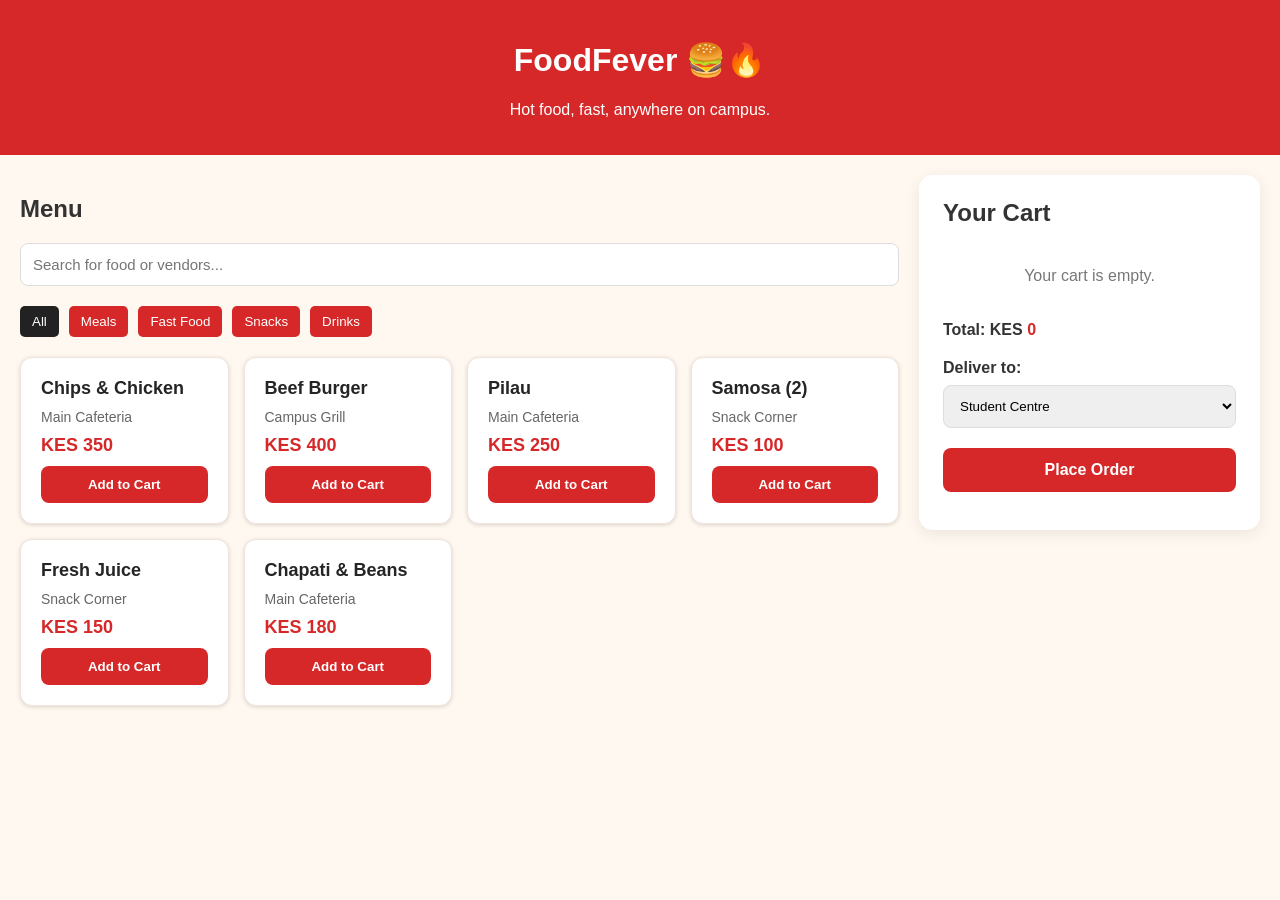
==== index.html @ 5d6cc48c "Added client-side M-Pesa payment simulator" ====
<!DOCTYPE html>
<html lang="en">
<head>
  <meta charset="UTF-8">
  <meta name="viewport" content="width=device-width, initial-scale=1.0">
  <title>FoodFever</title>

<link rel="stylesheet" href="css/style.css">
<link rel="stylesheet" href="css/menu.css">
<link rel="stylesheet" href="css/cart.css">
<link rel="stylesheet" href="css/mpesa.css">


</head>
<body>
  <header>
    <h1>FoodFever 🍔🔥</h1>
    <p>Hot food, fast, anywhere on campus.</p>
  </header>

  <main>
<section>
  <h2>Menu</h2>

  <!-- David: Menu Search -->
  <input
    type="search"
    id="menu-search"
    class="menu-search"
    placeholder="Search for food or vendors..."
    aria-label="Search food menu"
  >

  <!-- David: Food Categories -->
  <div class="menu-filters">
    <button type="button" data-category="All" class="active">All</button>
    <button type="button" data-category="Meals">Meals</button>
    <button type="button" data-category="Fast Food">Fast Food</button>
    <button type="button" data-category="Snacks">Snacks</button>
    <button type="button" data-category="Drinks">Drinks</button>
  </div>

  <!-- Food Items -->
  <div id="menu" class="menu-grid"></div>
</section>

    <aside>
      <h2>Your Cart</h2>
      <ul id="cart-items"></ul>
      <p><strong>Total: KES <span id="total">0</span></strong></p>

      <label for="location">Deliver to:</label>
      <select id="location">
        <option>Student Centre</option>
        <option>Hostels</option>
        <option>Lecture Halls</option>
        <option>Library</option>
      </select>

      <button id="order-btn">Place Order</button>
      <p id="message"></p>
    </aside>
  </main>

<dialog id="mpesa-dialog" aria-labelledby="mpesa-title">
  <h2 id="mpesa-title">Pay with M-Pesa</h2>

  <button type="button" id="mpesa-close" aria-label="Close payment">
    Close
  </button>

  <section id="mpesa-phone-step">
    <p>Enter a phone number for the simulated STK Push.</p>

    <form id="mpesa-phone-form">
      <label for="mpesa-phone">Phone number</label>
      <input
        id="mpesa-phone"
        name="phone"
        type="tel"
        inputmode="tel"
        placeholder="2547XXXXXXXX"
        pattern="2547[0-9]{8}"
        title="Enter a number in the format 2547XXXXXXXX"
        required
      >

      <p>Amount: KES <strong id="mpesa-total">0</strong></p>
      <button type="submit">Request payment</button>
    </form>
  </section>

  <section id="mpesa-wait-step" hidden aria-live="polite">
    <h3>STK Push requested</h3>
    <p>Simulating the payment prompt…</p>
  </section>

  <section id="mpesa-pin-step" hidden>
    <h3>Simulated payment confirmation</h3>
    <p>This is a demo. Never enter your real M-Pesa PIN.</p>

    <label for="mpesa-outcome">Choose a demo outcome</label>
    <select id="mpesa-outcome">
      <option value="success">Payment successful</option>
      <option value="insufficient-funds">Insufficient funds</option>
      <option value="invalid-pin">Invalid PIN</option>
      <option value="timeout">Request timed out</option>
    </select>
    
    <button type="button" id="mpesa-confirm">Simulate outcome</button>
  </section>

  <p id="mpesa-message" role="status" aria-live="polite"></p>
</dialog>

<script src="js/cart.js"></script>
<script src="js/menu.js"></script>
<script src="js/checkout-handoff.js"></script>
<script src="js/mpesa.js"></script>
</body>
</html>
---- css/style.css ----
body {
  font-family: Arial, sans-serif;
  margin: 0;
  background: #fff8f0;
  color: #333;
}

header {
  background: #d62828;
  color: white;
  text-align: center;
  padding: 20px;
}

header nav {
  margin-top: 15px;
}

header nav a {
  display: inline-block;
  color: white;
  text-decoration: none;
  font-weight: bold;
  padding: 10px 18px;
  border: 1px solid white;
  border-radius: 5px;
}

header nav a:hover {
  background: white;
  color: #d62828;
}

html {
  scroll-behavior: smooth;
}

main {
  display: flex;
  gap: 20px;
  padding: 20px;
  flex-wrap: wrap;
}

section {
  flex: 3;
  min-width: 300px;
}

aside {
  flex: 1;
  min-width: 250px;
  background: white;
  padding: 15px;
  border-radius: 8px;
  height: fit-content;
}

.menu-grid {
  display: grid;
  grid-template-columns: repeat(auto-fill, minmax(180px, 1fr));
  gap: 15px;
}

.card {
  background: white;
  padding: 15px;
  border-radius: 8px;
  box-shadow: 0 1px 4px rgba(0, 0, 0, 0.15);
}

button {
  background: #d62828;
  color: white;
  border: none;
  padding: 8px 12px;
  border-radius: 5px;
  cursor: pointer;
}

button:hover {
  background: #a61e1e;
}

ul {
  padding-left: 0;
  list-style: none;
}

select {
  width: 100%;
  padding: 6px;
  margin: 8px 0;
}
---- css/menu.css ----
/* FoodFever - Menu Styling */
/* Developer: David */

/* Individual food cards */
.food-card {
  display: flex;
  flex-direction: column;
  gap: 10px;
  padding: 20px;
  border-radius: 12px;
  background: #ffffff;
  border: 1px solid #f0e4dc;
  transition: transform 0.2s ease, box-shadow 0.2s ease;
}

.food-card:hover {
  transform: translateY(-4px);
  box-shadow: 0 6px 18px rgba(0, 0, 0, 0.12);
}

/* Food names */
.food-card h3 {
  margin: 0;
  font-size: 18px;
  color: #252525;
}

/* Vendor information */
.food-card p {
  margin: 0;
  font-size: 14px;
  color: #666666;
}

/* Food prices */
.food-card .food-price {
  font-size: 18px;
  font-weight: bold;
  color: #d62828;
  margin-top: auto;
}

/* Add to cart button */
.food-card button {
  width: 100%;
  padding: 11px;
  font-weight: bold;
  border-radius: 8px;
  transition: background 0.2s ease;
}

.food-card button:hover {
  background: #a61e1e;
}

/* Category filter buttons */
.menu-filters {
  display: flex;
  flex-wrap: wrap;
  gap: 10px;
  margin-bottom: 20px;
}

.menu-filters button.active {
  background: #222222;
}

/* Search field */
.menu-search {
  width: 100%;
  box-sizing: border-box;
  padding: 12px;
  margin-bottom: 20px;
  border: 1px solid #dddddd;
  border-radius: 8px;
  font-size: 15px;
}

/* Mobile responsiveness */
@media (max-width: 600px) {
  .food-card {
    padding: 15px;
  }

  .menu-filters {
    gap: 6px;
  }

  .menu-filters button {
    font-size: 12px;
  }
}
---- css/cart.css ----
/* FoodFever - Shopping Cart Styling */
/* Developer: David */

/* Cart container */
aside {
  box-sizing: border-box;
  border-radius: 14px;
  padding: 24px;
  box-shadow: 0 4px 16px rgba(0, 0, 0, 0.08);
}

aside h2 {
  margin-top: 0;
  margin-bottom: 20px;
}

/* Individual cart items */
.cart-item {
  padding: 14px 0;
  border-bottom: 1px solid #eeeeee;
  display: flex;
  flex-direction: column;
  gap: 12px;
}

/* Item name and price */
.cart-item-details {
  display: flex;
  align-items: center;
  justify-content: space-between;
  gap: 12px;
}

.cart-item-details strong {
  font-size: 15px;
  color: #333333;
}

.cart-item-details span {
  color: #d62828;
  font-weight: bold;
  white-space: nowrap;
}

/* Quantity controls */
.cart-controls {
  display: flex;
  align-items: center;
  gap: 12px;
}

.cart-controls button {
  width: 34px;
  height: 34px;
  padding: 0;
  display: flex;
  align-items: center;
  justify-content: center;
  font-size: 18px;
  border-radius: 6px;
}

.cart-controls span {
  min-width: 20px;
  font-weight: bold;
  text-align: center;
}

/* Remove item button */
.cart-controls .cart-remove {
  background: #fce8e8;
  color: #d62828;
  margin-left: auto;
}

.cart-controls .cart-remove:hover {
  background: #f5cccc;
}

/* Empty cart */
.cart-empty {
  padding: 20px 0;
  text-align: center;
  color: #777777;
}

/* Total amount */
aside #total {
  font-weight: bold;
  color: #d62828;
}

/* Delivery location */
aside label {
  display: block;
  margin-top: 20px;
  font-weight: 600;
}

aside #location {
  padding: 12px;
  border: 1px solid #dddddd;
  border-radius: 8px;
}

/* Place order button */
aside #order-btn {
  width: 100%;
  padding: 13px;
  margin-top: 12px;
  font-size: 16px;
  font-weight: bold;
  border-radius: 8px;
}

/* Order messages */
aside #message {
  font-size: 14px;
  line-height: 1.5;
}

/* Mobile responsiveness */
@media (max-width: 600px) {
  aside {
    width: 100%;
    padding: 18px;
  }

  .cart-item-details {
    flex-wrap: wrap;
  }
}
---- css/mpesa.css ----
#mpesa-dialog {
  box-sizing: border-box;
  width: min(440px, calc(100% - 32px));
  max-width: none;
  padding: 24px;
  border: none;
  border-radius: 14px;
  color: #333;
  box-shadow: 0 12px 40px rgba(0, 0, 0, 0.25);
}

#mpesa-dialog::backdrop {
  background: rgba(0, 0, 0, 0.55);
}

#mpesa-dialog h2,
#mpesa-dialog h3 {
  margin-top: 0;
}

#mpesa-dialog label {
  display: block;
  margin: 16px 0 6px;
  font-weight: 600;
}

#mpesa-dialog input {
  box-sizing: border-box;
  width: 100%;
  padding: 12px;
  border: 1px solid #ccc;
  border-radius: 8px;
  font: inherit;
}

#mpesa-dialog button {
  margin-top: 12px;
}

#mpesa-dialog form button {
  width: 100%;
  padding: 12px;
  font-weight: 600;
}

#mpesa-close {
  float: right;
}

#mpesa-message {
  min-height: 1.5em;
}
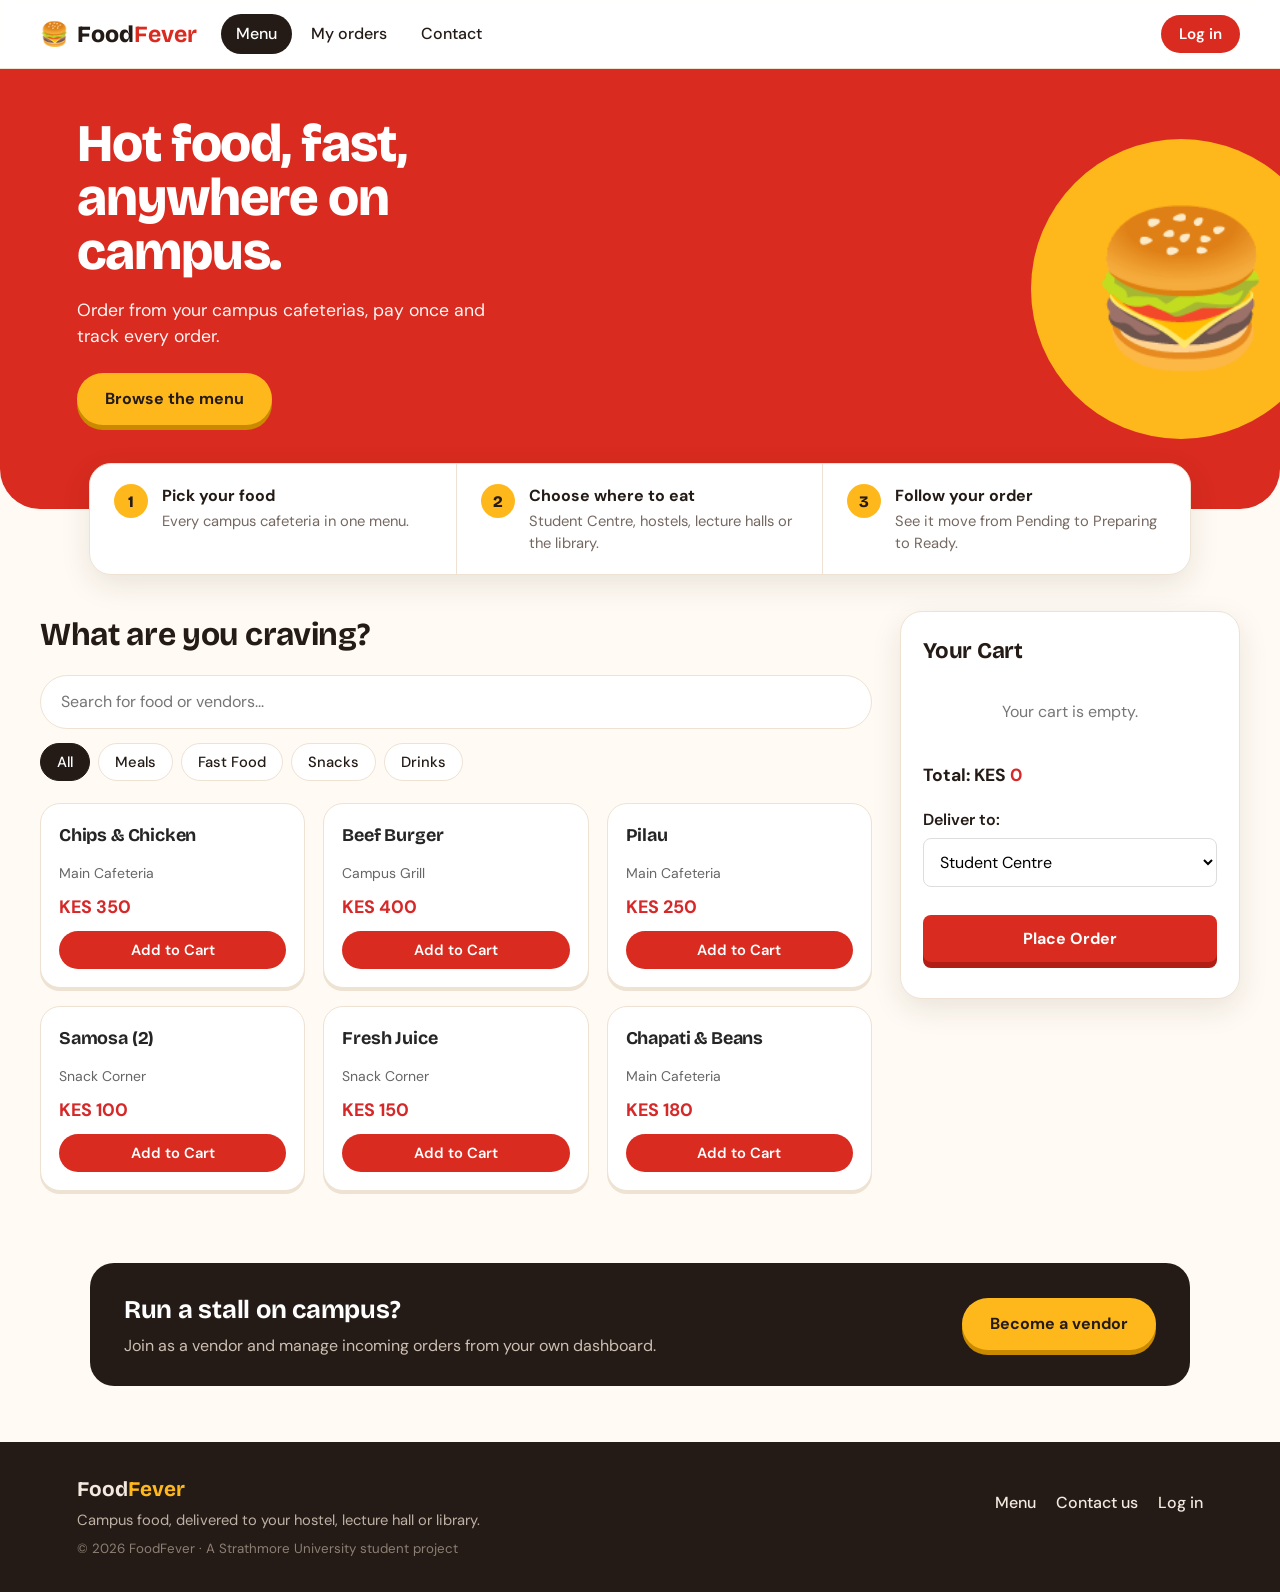
==== commit e795d468: "resolving merge conflicts on index.html" ====
--- a/index.html
+++ b/index.html
@@ -3,51 +3,59 @@
 <head>
   <meta charset="UTF-8">
   <meta name="viewport" content="width=device-width, initial-scale=1.0">
-  <title>FoodFever</title>
+  <title>FoodFever - Campus food delivery</title>
 
-<link rel="stylesheet" href="css/style.css">
-<link rel="stylesheet" href="css/menu.css">
-<link rel="stylesheet" href="css/cart.css">
-<link rel="stylesheet" href="css/mpesa.css">
-
-
+  <link rel="stylesheet" href="css/style.css">
+  <link rel="stylesheet" href="css/menu.css">
+  <link rel="stylesheet" href="css/cart.css">
+  <link rel="stylesheet" href="css/auth.css">
+  <link rel="stylesheet" href="css/theme.css">
+  <link rel="stylesheet" href="css/mpesa.css">
+  <script src="js/shell.js"></script>
 </head>
 <body>
   <header>
     <h1>FoodFever 🍔🔥</h1>
     <p>Hot food, fast, anywhere on campus.</p>
+    <div id="auth-nav" class="auth-nav"></div>
   </header>
 
-  <main>
-<section>
-  <h2>Menu</h2>
-
-  <!-- David: Menu Search -->
-  <input
-    type="search"
-    id="menu-search"
-    class="menu-search"
-    placeholder="Search for food or vendors..."
-    aria-label="Search food menu"
-  >
-
-  <!-- David: Food Categories -->
-  <div class="menu-filters">
-    <button type="button" data-category="All" class="active">All</button>
-    <button type="button" data-category="Meals">Meals</button>
-    <button type="button" data-category="Fast Food">Fast Food</button>
-    <button type="button" data-category="Snacks">Snacks</button>
-    <button type="button" data-category="Drinks">Drinks</button>
+  <div class="steps" aria-label="How it works">
+    <div class="step"><span>1</span><div><strong>Pick your food</strong><p>Every campus cafeteria in one menu.</p></div></div>
+    <div class="step"><span>2</span><div><strong>Choose where to eat</strong><p>Student Centre, hostels, lecture halls or the library.</p></div></div>
+    <div class="step"><span>3</span><div><strong>Follow your order</strong><p>See it move from Pending to Preparing to Ready.</p></div></div>
   </div>
 
-  <!-- Food Items -->
-  <div id="menu" class="menu-grid"></div>
-</section>
+  <main>
+    <section>
+      <h2>What are you craving?</h2>
 
-    <aside>
+      <!-- David: Menu Search -->
+      <input
+        type="search"
+        id="menu-search"
+        class="menu-search"
+        placeholder="Search for food or vendors..."
+        aria-label="Search food menu"
+      >
+
+      <!-- David: Food Categories -->
+      <div class="menu-filters">
+        <button type="button" data-category="All" class="active">All</button>
+        <button type="button" data-category="Meals">Meals</button>
+        <button type="button" data-category="Fast Food">Fast Food</button>
+        <button type="button" data-category="Snacks">Snacks</button>
+        <button type="button" data-category="Drinks">Drinks</button>
+      </div>
+
+      <!-- Food Items -->
+      <div id="menu" class="menu-grid"></div>
+    </section>
+
+    <aside id="cart">
       <h2>Your Cart</h2>
       <ul id="cart-items"></ul>
-      <p><strong>Total: KES <span id="total">0</span></strong></p>
+      <p class="cart-total"><strong>Total: KES <span id="total">0</span></strong></p>
 
       <label for="location">Deliver to:</label>
       <select id="location">
@@ -113,9 +121,19 @@
   <p id="mpesa-message" role="status" aria-live="polite"></p>
 </dialog>
 
-<script src="js/cart.js"></script>
-<script src="js/menu.js"></script>
-<script src="js/checkout-handoff.js"></script>
-<script src="js/mpesa.js"></script>
+  <div class="vendor-band">
+    <div>
+      <h2>Run a stall on campus?</h2>
+      <p>Join as a vendor and manage incoming orders from your own dashboard.</p>
+    </div>
+    <a class="ff-cta" href="login.html">Become a vendor</a>
+  </div>
+
+  <script src="js/auth.js"></script>
+  <script src="js/cart.js"></script>
+  <script src="js/menu.js"></script>
+  <script src="js/checkout-handoff.js"></script>
+  <script src="js/mpesa.js"></script>
+  <script src="js/home.js"></script>
 </body>
 </html>
--- a/css/auth.css
+++ b/css/auth.css
@@ -0,0 +1,292 @@
+/* FoodFever - Login, Sign up, Profile and header nav */
+/* Developer: Keith */
+
+header {
+    position: relative;
+}
+
+header h1 a {
+    color: inherit;
+    text-decoration: none;
+}
+
+/* Header nav (Log in link, or name + Log out) */
+.auth-nav {
+    position: absolute;
+    top: 16px;
+    right: 20px;
+    display: flex;
+    align-items: center;
+    gap: 12px;
+}
+
+.auth-nav a {
+    color: white;
+    font-weight: bold;
+    text-decoration: none;
+}
+
+.auth-nav a:hover {
+    text-decoration: underline;
+}
+
+.auth-nav button {
+    background: transparent;
+    border: 1px solid white;
+}
+
+.auth-nav button:hover {
+    background: rgba(255, 255, 255, 0.2);
+}
+
+/* Page layout */
+.auth-main {
+    justify-content: center;
+}
+
+.auth-card {
+    box-sizing: border-box;
+    width: 100%;
+    max-width: 440px;
+    padding: 28px;
+    background: white;
+    border-radius: 14px;
+    box-shadow: 0 4px 16px rgba(0, 0, 0, 0.08);
+}
+
+.auth-card h2 {
+    margin: 0 0 16px;
+    display: flex;
+    align-items: center;
+    gap: 10px;
+}
+
+.auth-card .section-gap {
+    margin-top: 32px;
+}
+
+/* Tabs */
+.auth-tabs {
+    display: flex;
+    margin-bottom: 20px;
+    border-bottom: 2px solid #eeeeee;
+}
+
+.auth-tabs button {
+    flex: 1;
+    padding: 12px;
+    background: transparent;
+    color: #777777;
+    font-size: 16px;
+    font-weight: bold;
+    border-radius: 0;
+    border-bottom: 3px solid transparent;
+    margin-bottom: -2px;
+}
+
+.auth-tabs button:hover {
+    background: #fff8f0;
+}
+
+.auth-tabs button.active {
+    color: #d62828;
+    border-bottom-color: #d62828;
+}
+
+/* Forms */
+.auth-form {
+    display: flex;
+    flex-direction: column;
+}
+
+.auth-form[hidden],
+[hidden] {
+    display: none !important;
+}
+
+.auth-form label {
+    margin: 14px 0 6px;
+    font-weight: 600;
+    font-size: 14px;
+}
+
+.auth-form input[type="text"],
+.auth-form input[type="email"],
+.auth-form input[type="tel"],
+.auth-form input[type="password"] {
+    width: 100%;
+    box-sizing: border-box;
+    padding: 12px;
+    border: 1px solid #dddddd;
+    border-radius: 8px;
+    font-size: 15px;
+}
+
+.auth-form input:focus-visible,
+.auth button:focus-visible,
+.auth-card button:focus-visible {
+    outline: 3px solid #f4a3a3;
+    outline-offset: 1px;
+}
+
+.auth-form input:disabled {
+    background: #f5f5f5;
+    color: #777777;
+}
+
+.hint {
+    margin-top: 6px;
+    color: #777777;
+    font-size: 13px;
+}
+
+/* Password field with Show/Hide */
+.pw-field {
+    position: relative;
+}
+
+.pw-field input {
+    padding-right: 70px !important;
+}
+
+.toggle-pw {
+    position: absolute;
+    top: 50%;
+    right: 8px;
+    transform: translateY(-50%);
+    padding: 4px 8px;
+    background: transparent;
+    color: #d62828;
+    font-weight: bold;
+    font-size: 13px;
+}
+
+.toggle-pw:hover {
+    background: #fce8e8;
+}
+
+/* Role picker */
+.role-picker {
+    display: flex;
+    gap: 12px;
+    margin: 0;
+    padding: 0;
+    border: none;
+}
+
+.role-picker legend {
+    padding: 0;
+    margin-bottom: 8px;
+    font-weight: 600;
+    font-size: 14px;
+}
+
+.role-option {
+    flex: 1;
+    margin: 0 !important;
+}
+
+.role-option input {
+    position: absolute;
+    opacity: 0;
+}
+
+.role-option span {
+    display: block;
+    padding: 12px;
+    border: 2px solid #dddddd;
+    border-radius: 10px;
+    font-weight: bold;
+    cursor: pointer;
+}
+
+.role-option small {
+    display: block;
+    margin-top: 2px;
+    color: #777777;
+    font-weight: normal;
+}
+
+.role-option input:checked+span {
+    border-color: #d62828;
+    background: #fce8e8;
+}
+
+.role-option input:focus-visible+span {
+    outline: 3px solid #f4a3a3;
+}
+
+/* Buttons */
+.auth-submit {
+    margin-top: 22px;
+    padding: 13px;
+    font-size: 16px;
+    font-weight: bold;
+    border-radius: 8px;
+}
+
+.auth-submit:disabled {
+    background: #cccccc;
+    cursor: wait;
+}
+
+.auth-secondary {
+    width: 100%;
+    margin-top: 28px;
+    padding: 12px;
+    background: white;
+    color: #d62828;
+    border: 2px solid #d62828;
+    font-weight: bold;
+    border-radius: 8px;
+}
+
+.auth-secondary:hover {
+    background: #fce8e8;
+}
+
+/* Messages */
+.auth-message {
+    min-height: 0;
+    margin: 0 0 8px;
+    font-size: 14px;
+    line-height: 1.5;
+}
+
+.auth-message.error,
+.auth-message.success {
+    padding: 10px 12px;
+    border-radius: 8px;
+}
+
+.auth-message.error {
+    background: #fce8e8;
+    color: #a61e1e;
+}
+
+.auth-message.success {
+    background: #e6f4ea;
+    color: #1e6b34;
+}
+
+/* Role badge */
+.badge {
+    padding: 3px 10px;
+    background: #222222;
+    color: white;
+    border-radius: 20px;
+    font-size: 13px;
+    font-weight: normal;
+}
+
+@media (max-width: 600px) {
+    .auth-card {
+        padding: 20px;
+    }
+
+    .auth-nav {
+        position: static;
+        justify-content: center;
+        margin-top: 12px;
+    }
+}
--- a/css/theme.css
+++ b/css/theme.css
@@ -0,0 +1,1093 @@
+@import url("https://fonts.googleapis.com/css2?family=Bricolage+Grotesque:opsz,wght@12..96,600;12..96,800&family=DM+Sans:wght@400;500;600&display=swap");
+
+:root {
+  --red: #d92b1f;
+  --red-dark: #b01e15;
+  --mustard: #ffb81c;
+  --ink: #241b17;
+  --muted: #756861;
+  --paper: #fffaf3;
+  --line: #eee2d3;
+  --white: #fff;
+  --leaf: #2f8f46;
+  --display: "Bricolage Grotesque", "Trebuchet MS", system-ui, sans-serif;
+  --body: "DM Sans", system-ui, sans-serif;
+  --shadow: 0 10px 30px rgba(36, 27, 23, 0.1);
+}
+html.ff-loading body > *:not(#ff-loader) {
+  opacity: 0;
+}
+body {
+  margin: 0;
+  background: var(--paper);
+  color: var(--ink);
+  font-family: var(--body);
+  line-height: 1.5;
+}
+h1,
+h2,
+h3 {
+  font-family: var(--display);
+  letter-spacing: -0.01em;
+}
+:focus-visible {
+  outline: 3px solid #1b6ef3;
+  outline-offset: 2px;
+}
+
+/* ---------- Navigation ---------- */
+.ff-nav {
+  position: sticky;
+  top: 0;
+  z-index: 50;
+  display: flex;
+  align-items: center;
+  gap: 24px;
+  height: 68px;
+  padding: 0 clamp(16px, 4vw, 40px);
+  background: rgba(255, 255, 255, 0.93);
+  backdrop-filter: blur(10px);
+  border-bottom: 1px solid var(--line);
+}
+.ff-brand {
+  display: flex;
+  align-items: center;
+  gap: 8px;
+  font-family: var(--display);
+  font-weight: 800;
+  font-size: 1.45rem;
+  color: var(--ink);
+  text-decoration: none;
+}
+.ff-brand b {
+  color: var(--red);
+}
+.ff-links {
+  display: flex;
+  gap: 4px;
+  margin-right: auto;
+}
+.ff-links a {
+  padding: 8px 15px;
+  border-radius: 999px;
+  color: var(--ink);
+  text-decoration: none;
+  font-weight: 500;
+}
+.ff-links a:hover {
+  background: #ffefcb;
+}
+.ff-links a[aria-current="page"] {
+  background: var(--ink);
+  color: #fff;
+}
+.ff-nav #auth-nav {
+  position: static !important;
+  display: flex;
+  align-items: center;
+  gap: 10px;
+  margin: 0 !important;
+  padding: 0 !important;
+  background: none !important;
+  color: var(--ink) !important;
+}
+.ff-nav #auth-nav a,
+.ff-nav #auth-nav button,
+.ff-login {
+  background: var(--red);
+  color: #fff !important;
+  border: 0;
+  padding: 9px 18px;
+  border-radius: 999px;
+  font: 600 0.95rem var(--body);
+  text-decoration: none;
+  cursor: pointer;
+}
+.ff-nav #auth-nav a:hover,
+.ff-nav #auth-nav button:hover,
+.ff-login:hover {
+  background: var(--red-dark);
+}
+.ff-toggle {
+  display: none;
+  margin-left: auto;
+  background: none;
+  border: 0;
+  font-size: 1.6rem;
+  cursor: pointer;
+  color: var(--ink);
+}
+
+/* ---------- Hero (the existing <header>) ---------- */
+body > header {
+  position: relative;
+  overflow: hidden;
+  text-align: left;
+  background: var(--red);
+  color: #fff;
+  padding: clamp(36px, 7vw, 84px) clamp(20px, 6vw, 80px) clamp(48px, 8vw, 100px);
+  border-radius: 0 0 40px 40px;
+}
+body > header h1 {
+  display: none;
+}
+body > header p:first-of-type {
+  position: relative;
+  z-index: 1;
+  margin: 0;
+  max-width: 15ch;
+  font-family: var(--display);
+  font-weight: 800;
+  font-size: clamp(2.3rem, 6vw, 4.3rem);
+  line-height: 1.02;
+  letter-spacing: -0.02em;
+}
+body > header::before {
+  content: "🍔";
+  position: absolute;
+  right: -4%;
+  top: 50%;
+  transform: translateY(-50%);
+  display: grid;
+  place-items: center;
+  width: clamp(180px, 32vw, 400px);
+  aspect-ratio: 1;
+  border-radius: 50%;
+  background: var(--mustard);
+  font-size: clamp(90px, 16vw, 200px);
+}
+.ff-sub {
+  position: relative;
+  z-index: 1;
+  max-width: 34ch;
+  margin: 18px 0 24px;
+  font-size: 1.1rem;
+  opacity: 0.95;
+}
+.ff-cta {
+  position: relative;
+  z-index: 1;
+  display: inline-block;
+  padding: 14px 28px;
+  border-radius: 999px;
+  background: var(--mustard);
+  color: var(--ink);
+  font-weight: 700;
+  text-decoration: none;
+  box-shadow: 0 5px 0 #c98a00;
+}
+.ff-cta:active {
+  transform: translateY(3px);
+  box-shadow: 0 2px 0 #c98a00;
+}
+body.ff-compact > header {
+  padding-top: 28px;
+  padding-bottom: 44px;
+}
+body.ff-compact > header p:first-of-type {
+  font-size: clamp(1.6rem, 4vw, 2.5rem);
+}
+body.ff-compact > header::before {
+  width: 150px;
+  font-size: 76px;
+}
+
+/* ---------- Menu page ---------- */
+main:has(> aside) {
+  max-width: 1200px;
+  margin: 0 auto;
+  padding: 36px clamp(16px, 4vw, 40px) 72px;
+  display: flex;
+  gap: 28px;
+  align-items: flex-start;
+  flex-wrap: wrap;
+}
+main:has(> aside) > section {
+  flex: 1 1 560px;
+  min-width: 0;
+}
+main:has(> aside) > section > h2 {
+  font-size: 2rem;
+  margin: 0 0 16px;
+}
+.menu-search {
+  width: 100%;
+  box-sizing: border-box;
+  padding: 14px 20px;
+  border: 1.5px solid var(--line);
+  border-radius: 999px;
+  font: inherit;
+  background: #fff;
+  margin-bottom: 14px;
+}
+.menu-filters {
+  display: flex;
+  gap: 8px;
+  flex-wrap: wrap;
+  margin-bottom: 22px;
+}
+.menu-filters button {
+  border: 1.5px solid var(--line);
+  background: #fff;
+  color: var(--ink);
+  padding: 8px 16px;
+  border-radius: 999px;
+  font: 500 0.92rem var(--body);
+  cursor: pointer;
+}
+.menu-filters button.active {
+  background: var(--ink);
+  color: #fff;
+  border-color: var(--ink);
+}
+.menu-grid {
+  display: grid;
+  grid-template-columns: repeat(auto-fill, minmax(210px, 1fr));
+  gap: 18px;
+}
+.menu-grid > * {
+  background: #fff;
+  border: 1px solid var(--line);
+  border-radius: 20px;
+  padding: 18px;
+  box-shadow: 0 3px 0 var(--line);
+}
+.menu-grid h3 {
+  margin: 0 0 4px;
+  font-size: 1.12rem;
+}
+.menu-grid button {
+  background: var(--red);
+  color: #fff;
+  border: 0;
+  border-radius: 999px;
+  padding: 9px 18px;
+  font: 600 0.92rem var(--body);
+  cursor: pointer;
+}
+.menu-grid button:hover {
+  background: var(--red-dark);
+}
+main > aside {
+  flex: 0 0 340px;
+  position: sticky;
+  top: 88px;
+  background: #fff;
+  border: 1px solid var(--line);
+  border-radius: 22px;
+  padding: 22px;
+  box-shadow: var(--shadow);
+}
+aside h2 {
+  margin: 0 0 12px;
+  font-size: 1.4rem;
+}
+#cart-items {
+  list-style: none;
+  padding: 0;
+  margin: 0 0 14px;
+}
+aside select {
+  width: 100%;
+  box-sizing: border-box;
+  padding: 11px 12px;
+  border: 1.5px solid var(--line);
+  border-radius: 12px;
+  font: inherit;
+  background: #fff;
+  margin: 6px 0 16px;
+}
+#order-btn {
+  width: 100%;
+  padding: 14px;
+  border: 0;
+  border-radius: 999px;
+  background: var(--red);
+  color: #fff;
+  font: 700 1.05rem var(--body);
+  cursor: pointer;
+  box-shadow: 0 6px 0 var(--red-dark);
+  transition:
+    transform 0.08s,
+    box-shadow 0.08s;
+}
+#order-btn:active {
+  transform: translateY(4px);
+  box-shadow: 0 2px 0 var(--red-dark);
+}
+
+/* ---------- Burger loader ---------- */
+#ff-loader {
+  position: fixed;
+  inset: 0;
+  z-index: 999;
+  display: grid;
+  place-content: center;
+  justify-items: center;
+  gap: 22px;
+  background: var(--paper);
+  transition: opacity 0.45s;
+}
+#ff-loader.hide {
+  opacity: 0;
+  pointer-events: none;
+}
+.ff-stack {
+  display: flex;
+  flex-direction: column;
+  align-items: center;
+  width: 140px;
+}
+.ff-stack i {
+  display: block;
+  animation: ff-drop 2.2s cubic-bezier(0.3, 1.4, 0.5, 1) infinite both;
+  animation-delay: calc(var(--n) * 0.17s);
+}
+.ff-stack .bt {
+  width: 118px;
+  height: 46px;
+  border-radius: 60px 60px 10px 10px;
+  background:
+    radial-gradient(circle at 30% 35%, #fff3d1 0 3px, transparent 4px),
+    radial-gradient(circle at 55% 25%, #fff3d1 0 3px, transparent 4px),
+    radial-gradient(circle at 75% 42%, #fff3d1 0 3px, transparent 4px),
+    linear-gradient(#f2a93b, #d9831f);
+}
+.ff-stack .le {
+  width: 134px;
+  height: 16px;
+  border-radius: 12px;
+  background: #5cb848;
+  margin-top: -3px;
+}
+.ff-stack .to {
+  width: 116px;
+  height: 12px;
+  border-radius: 8px;
+  background: #e8412c;
+  margin-top: -2px;
+}
+.ff-stack .ch {
+  width: 124px;
+  height: 14px;
+  background: #ffc933;
+  margin-top: -2px;
+  clip-path: polygon(
+    0 0,
+    100% 0,
+    100% 45%,
+    86% 100%,
+    72% 45%,
+    56% 100%,
+    42% 45%,
+    26% 100%,
+    12% 45%,
+    0 45%
+  );
+}
+.ff-stack .pa {
+  width: 124px;
+  height: 22px;
+  border-radius: 12px;
+  background: #5a3420;
+  margin-top: -3px;
+}
+.ff-stack .bb {
+  width: 118px;
+  height: 20px;
+  border-radius: 6px 6px 30px 30px;
+  background: linear-gradient(#f2a93b, #d9831f);
+  margin-top: -2px;
+}
+.ff-plate {
+  width: 150px;
+  height: 10px;
+  border-radius: 50%;
+  background: rgba(36, 27, 23, 0.12);
+  margin-top: -4px;
+}
+.ff-loadtext {
+  font-family: var(--display);
+  font-weight: 800;
+  font-size: 1.3rem;
+}
+@keyframes ff-drop {
+  0% {
+    transform: translateY(-130px);
+    opacity: 0;
+  }
+  22% {
+    transform: none;
+    opacity: 1;
+  }
+  78% {
+    transform: none;
+    opacity: 1;
+  }
+  92%,
+  100% {
+    transform: none;
+    opacity: 0;
+  }
+}
+@media (prefers-reduced-motion: reduce) {
+  .ff-stack i {
+    animation: none;
+  }
+}
+
+/* ---------- Small screens ---------- */
+@media (max-width: 760px) {
+  .ff-toggle {
+    display: block;
+  }
+  .ff-links {
+    display: none;
+    position: absolute;
+    top: 68px;
+    left: 0;
+    right: 0;
+    flex-direction: column;
+    padding: 10px 16px 16px;
+    background: #fff;
+    border-bottom: 1px solid var(--line);
+  }
+  .ff-nav.open .ff-links {
+    display: flex;
+  }
+  .ff-nav #auth-nav {
+    display: none;
+  }
+  .ff-nav.open #auth-nav {
+    display: flex;
+    position: absolute !important;
+    top: 68px;
+    right: 16px;
+  }
+  main > aside {
+    flex-basis: 100%;
+    position: static;
+  }
+  body > header::before {
+    opacity: 0.35;
+  }
+}
+
+/* ---------- Footer (sits at the bottom even on short pages) ---------- */
+body {
+  position: relative;
+  min-height: 100vh;
+  padding-bottom: var(--ff-foot, 150px);
+  box-sizing: border-box;
+}
+.ff-footer {
+  position: absolute;
+  left: 0;
+  right: 0;
+  bottom: 0;
+  height: var(--ff-foot, 150px);
+  box-sizing: border-box;
+  display: grid;
+  grid-template-columns: 1.4fr 1fr;
+  gap: 8px 40px;
+  align-content: center;
+  padding: 0 clamp(20px, 6vw, 80px);
+  background: var(--ink);
+  color: #f3e9de;
+}
+.ff-footer strong {
+  font-family: var(--display);
+  font-size: 1.3rem;
+}
+.ff-footer b {
+  color: var(--mustard);
+}
+.ff-footer p {
+  margin: 4px 0 0;
+  color: #bfb1a4;
+  font-size: 0.92rem;
+}
+.ff-foot-links {
+  display: flex;
+  gap: 20px;
+  align-items: center;
+  justify-content: flex-end;
+}
+.ff-foot-links a {
+  color: #f3e9de;
+  text-decoration: none;
+  font-weight: 500;
+}
+.ff-foot-links a:hover {
+  color: var(--mustard);
+}
+.ff-footer small {
+  grid-column: 1 / -1;
+  color: #8d7f73;
+}
+
+/* ---------- Contact page ---------- */
+.contact {
+  max-width: 1100px;
+  margin: 0 auto;
+  padding: 40px clamp(16px, 4vw, 40px) 60px;
+  display: grid;
+  grid-template-columns: 1.3fr 1fr;
+  gap: 28px;
+  align-items: start;
+}
+.panel-card {
+  background: #fff;
+  border: 1px solid var(--line);
+  border-radius: 22px;
+  padding: 26px;
+  box-shadow: var(--shadow);
+}
+.panel-card h2 {
+  margin: 0 0 6px;
+  font-size: 1.5rem;
+}
+.panel-card > p {
+  margin: 0 0 18px;
+  color: var(--muted);
+}
+.contact label {
+  display: block;
+  margin: 14px 0 6px;
+  font-weight: 600;
+  font-size: 0.95rem;
+}
+.contact input,
+.contact select,
+.contact textarea {
+  width: 100%;
+  box-sizing: border-box;
+  padding: 12px 14px;
+  border: 1.5px solid var(--line);
+  border-radius: 12px;
+  font: inherit;
+  background: #fff;
+}
+.contact textarea {
+  min-height: 130px;
+  resize: vertical;
+}
+.contact .row {
+  display: grid;
+  grid-template-columns: 1fr 1fr;
+  gap: 14px;
+}
+.send-btn {
+  margin-top: 20px;
+  width: 100%;
+  padding: 14px;
+  border: 0;
+  border-radius: 999px;
+  background: var(--red);
+  color: #fff;
+  font: 700 1.05rem var(--body);
+  cursor: pointer;
+  box-shadow: 0 6px 0 var(--red-dark);
+}
+.send-btn:active {
+  transform: translateY(4px);
+  box-shadow: 0 2px 0 var(--red-dark);
+}
+.form-msg {
+  margin-top: 14px;
+  padding: 12px 14px;
+  border-radius: 12px;
+  font-weight: 500;
+}
+.form-msg.ok {
+  background: #e3f4e8;
+  color: #1f6b35;
+}
+.form-msg.err {
+  background: #fde7e5;
+  color: #8e1b13;
+}
+.contact .side {
+  display: grid;
+  gap: 20px;
+}
+.facts {
+  margin: 0;
+  padding: 0;
+  list-style: none;
+  display: grid;
+  gap: 12px;
+}
+.facts li {
+  display: grid;
+  gap: 2px;
+}
+.facts span {
+  color: var(--muted);
+  font-size: 0.88rem;
+}
+.faq details {
+  border-top: 1px solid var(--line);
+  padding: 12px 0;
+}
+.faq details:first-of-type {
+  border-top: 0;
+}
+.faq summary {
+  cursor: pointer;
+  font-weight: 600;
+}
+.faq details p {
+  margin: 8px 0 0;
+  color: var(--muted);
+}
+
+@media (max-width: 760px) {
+  :root {
+    --ff-foot: 230px;
+  }
+  .ff-footer {
+    grid-template-columns: 1fr;
+  }
+  .ff-foot-links {
+    justify-content: flex-start;
+  }
+  .contact {
+    grid-template-columns: 1fr;
+  }
+  .contact .row {
+    grid-template-columns: 1fr;
+  }
+}
+
+/* ---------- Log in / Sign up ---------- */
+body.page-auth > header {
+  display: none;
+}
+.auth-main {
+  max-width: 1020px;
+  margin: 44px auto 56px;
+  padding: 0 !important;
+  display: grid !important;
+  grid-template-columns: 1fr 1fr;
+  gap: 0 !important;
+  border-radius: 28px;
+  overflow: hidden;
+  background: #fff;
+  box-shadow: var(--shadow);
+  width: calc(100% - 32px);
+  box-sizing: border-box;
+}
+.auth-pitch {
+  position: relative;
+  overflow: hidden;
+  display: flex;
+  flex-direction: column;
+  justify-content: center;
+  background: var(--red);
+  color: #fff;
+  padding: 48px 40px 170px;
+}
+.auth-pitch h2 {
+  margin: 0 0 18px;
+  font-size: clamp(2rem, 3.6vw, 2.9rem);
+  line-height: 1.04;
+  letter-spacing: -0.02em;
+}
+.auth-pitch ul {
+  list-style: none;
+  margin: 0;
+  padding: 0;
+  display: grid;
+  gap: 12px;
+}
+.auth-pitch li {
+  padding-left: 30px;
+  position: relative;
+  font-size: 1.02rem;
+}
+.auth-pitch li::before {
+  content: "✓";
+  position: absolute;
+  left: 0;
+  top: 1px;
+  width: 21px;
+  height: 21px;
+  border-radius: 50%;
+  background: var(--mustard);
+  color: var(--ink);
+  font-weight: 800;
+  font-size: 0.8rem;
+  display: grid;
+  place-items: center;
+}
+.auth-pitch::after {
+  content: "🍔";
+  position: absolute;
+  right: -50px;
+  bottom: -60px;
+  width: 250px;
+  aspect-ratio: 1;
+  border-radius: 50%;
+  background: var(--mustard);
+  display: grid;
+  place-items: center;
+  font-size: 100px;
+  padding-bottom: 40px;
+  padding-right: 40px;
+  box-sizing: border-box;
+}
+
+.auth-main .auth-card {
+  margin: 0 !important;
+  max-width: none !important;
+  width: auto !important;
+  box-shadow: none !important;
+  border-radius: 0 !important;
+  background: #fff;
+  padding: 36px 40px !important;
+}
+.auth-main .auth-tabs {
+  display: flex;
+  border-bottom: 2px solid var(--line);
+  margin-bottom: 20px;
+}
+.auth-main .auth-tabs button {
+  flex: 1;
+  background: none;
+  color: var(--muted);
+  border: 0;
+  border-bottom: 3px solid transparent;
+  margin-bottom: -2px;
+  padding: 12px;
+  border-radius: 0;
+  font: 600 1.02rem var(--body);
+  cursor: pointer;
+}
+.auth-main .auth-tabs button.active,
+.auth-main .auth-tabs button[aria-selected="true"] {
+  color: var(--red);
+  border-bottom-color: var(--red);
+}
+.auth-main .auth-message:empty {
+  display: none;
+}
+.auth-main .auth-message:not(:empty) {
+  margin: 0 0 14px;
+  padding: 12px 14px;
+  border-radius: 12px;
+  background: #fde7e5;
+  color: #8e1b13;
+  font-weight: 500;
+}
+.auth-main .auth-message.success,
+.auth-main .auth-message.ok {
+  background: #e3f4e8;
+  color: #1f6b35;
+}
+.auth-main .auth-form label:not(.role-option) {
+  display: block;
+  margin: 14px 0 6px;
+  font-weight: 600;
+  font-size: 0.95rem;
+}
+.auth-main .auth-form input:not([type="radio"]) {
+  width: 100%;
+  box-sizing: border-box;
+  padding: 13px 15px;
+  border: 1.5px solid var(--line);
+  border-radius: 12px;
+  font: inherit;
+  background: #fff;
+}
+.auth-main .auth-form input:not([type="radio"]):focus {
+  border-color: var(--red);
+  outline: 0;
+  box-shadow: 0 0 0 4px rgba(217, 43, 31, 0.15);
+}
+.auth-main .pw-field {
+  position: relative;
+}
+.auth-main .pw-field input {
+  padding-right: 76px;
+}
+.auth-main .toggle-pw {
+  position: absolute;
+  right: 8px;
+  top: 50%;
+  transform: translateY(-50%);
+  background: none;
+  color: var(--red);
+  padding: 6px 10px;
+  font: 600 0.9rem var(--body);
+  border: 0;
+}
+.auth-main .hint {
+  display: block;
+  margin-top: 6px;
+  color: var(--muted);
+}
+.auth-main .role-picker {
+  display: grid;
+  grid-template-columns: 1fr 1fr;
+  gap: 12px;
+  border: 0;
+  padding: 0;
+  margin: 0 0 4px;
+}
+.auth-main .role-picker legend {
+  padding: 0;
+  margin-bottom: 8px;
+  font-weight: 600;
+  font-size: 0.95rem;
+}
+.auth-main .role-option {
+  position: relative;
+  display: block;
+}
+.auth-main .role-option input {
+  position: absolute;
+  opacity: 0;
+  width: 1px;
+  height: 1px;
+}
+.auth-main .role-option span {
+  display: block;
+  padding: 14px;
+  border: 2px solid var(--line);
+  border-radius: 14px;
+  font-weight: 700;
+  cursor: pointer;
+}
+.auth-main .role-option small {
+  display: block;
+  margin-top: 2px;
+  font-weight: 400;
+  color: var(--muted);
+}
+.auth-main .role-option input:checked + span {
+  border-color: var(--red);
+  background: #fff0ee;
+}
+.auth-main .role-option input:focus-visible + span {
+  outline: 3px solid #1b6ef3;
+  outline-offset: 2px;
+}
+.auth-main .auth-submit {
+  width: 100%;
+  margin-top: 22px;
+  padding: 14px;
+  border: 0;
+  border-radius: 999px;
+  background: var(--red);
+  color: #fff;
+  font: 700 1.05rem var(--body);
+  cursor: pointer;
+  box-shadow: 0 6px 0 var(--red-dark);
+}
+.auth-main .auth-submit:hover {
+  background: var(--red);
+}
+.auth-main .auth-submit:active {
+  transform: translateY(4px);
+  box-shadow: 0 2px 0 var(--red-dark);
+}
+@media (max-width: 760px) {
+  .auth-main {
+    grid-template-columns: 1fr;
+    margin-top: 20px;
+  }
+  .auth-pitch {
+    padding: 32px 24px 120px;
+  }
+  .auth-main .auth-card {
+    padding: 26px 22px !important;
+  }
+}
+
+/* ---------- Polish ---------- */
+body.ff-compact > header p:first-of-type {
+  max-width: 22ch;
+}
+body.ff-compact > header::before {
+  right: 4%;
+}
+@media (max-width: 760px) {
+  .auth-pitch {
+    padding: 28px 24px 32px;
+  }
+  .auth-pitch::after {
+    display: none;
+  }
+}
+body.ff-compact > header::before {
+  width: 110px;
+  font-size: 56px;
+}
+
+/* ---------- Menu page extras ---------- */
+html {
+  scroll-behavior: smooth;
+}
+#cart,
+#menu {
+  scroll-margin-top: 88px;
+}
+.steps {
+  position: relative;
+  z-index: 2;
+  width: calc(100% - 32px);
+  max-width: 1100px;
+  margin: -46px auto 0;
+  display: grid;
+  grid-template-columns: repeat(3, 1fr);
+  background: #fff;
+  border: 1px solid var(--line);
+  border-radius: 22px;
+  box-shadow: var(--shadow);
+  overflow: hidden;
+}
+.step {
+  display: flex;
+  gap: 14px;
+  align-items: flex-start;
+  padding: 20px 24px;
+  border-right: 1px solid var(--line);
+}
+.step:last-child {
+  border-right: 0;
+}
+.step > span {
+  flex: none;
+  width: 34px;
+  height: 34px;
+  border-radius: 50%;
+  background: var(--mustard);
+  color: var(--ink);
+  font: 800 1rem var(--display);
+  display: grid;
+  place-items: center;
+}
+.step p {
+  margin: 2px 0 0;
+  color: var(--muted);
+  font-size: 0.92rem;
+}
+.menu-grid > * {
+  display: flex;
+  flex-direction: column;
+}
+.menu-grid > * > button:last-child {
+  margin-top: auto;
+}
+.food-emoji {
+  display: grid;
+  place-items: center;
+  height: 96px;
+  margin-bottom: 12px;
+  border-radius: 14px;
+  background: #fff1d6;
+  font-size: 3.2rem;
+}
+.menu-grid > *:nth-child(3n + 2) .food-emoji {
+  background: #ffe3e0;
+}
+.menu-grid > *:nth-child(3n) .food-emoji {
+  background: #e4f3e0;
+}
+#cart-items:empty::before {
+  content: "Your cart is empty. Add something tasty.";
+  display: block;
+  padding: 18px 0;
+  color: var(--muted);
+}
+.cart-total {
+  font-size: 1.1rem;
+}
+.vendor-band {
+  width: calc(100% - 32px);
+  max-width: 1100px;
+  margin: 0 auto 56px;
+  box-sizing: border-box;
+  padding: 28px 34px;
+  border-radius: 24px;
+  background: var(--ink);
+  color: #fff;
+  display: flex;
+  align-items: center;
+  justify-content: space-between;
+  gap: 20px;
+  flex-wrap: wrap;
+}
+.vendor-band h2 {
+  margin: 0 0 4px;
+  font-size: 1.6rem;
+}
+.vendor-band p {
+  margin: 0;
+  color: #cdbfb2;
+}
+.ff-cartlink {
+  padding: 9px 16px;
+  border: 2px solid var(--ink);
+  border-radius: 999px;
+  color: var(--ink);
+  font-weight: 700;
+  text-decoration: none;
+  white-space: nowrap;
+}
+.ff-cartlink:hover {
+  background: var(--ink);
+  color: #fff;
+}
+@media (max-width: 760px) {
+  .steps {
+    grid-template-columns: 1fr;
+    margin-top: -30px;
+  }
+  .step {
+    border-right: 0;
+    border-bottom: 1px solid var(--line);
+  }
+  .step:last-child {
+    border-bottom: 0;
+  }
+  .ff-cartlink {
+    order: 2;
+    margin-left: auto;
+  }
+  .ff-toggle {
+    order: 3;
+    margin-left: 12px;
+  }
+}
+
+/* Tighter hero on the menu page so food shows sooner */
+body:not(.ff-compact) > header {
+  padding-top: clamp(26px, 4vw, 48px);
+  padding-bottom: clamp(64px, 8vw, 84px);
+}
+body:not(.ff-compact) > header p:first-of-type {
+  font-size: clamp(2.1rem, 4.6vw, 3.3rem);
+}
+body:not(.ff-compact) > header::before {
+  width: clamp(150px, 24vw, 300px);
+  font-size: clamp(76px, 12vw, 150px);
+}
+
+/* Small-screen overflow fixes */
+main > aside {
+  box-sizing: border-box;
+}
+@media (max-width: 760px) {
+  .ff-nav {
+    gap: 10px;
+  }
+  .ff-cartlink {
+    padding: 7px 12px;
+    font-size: 0.9rem;
+  }
+  .ff-toggle {
+    margin-left: 4px;
+  }
+}
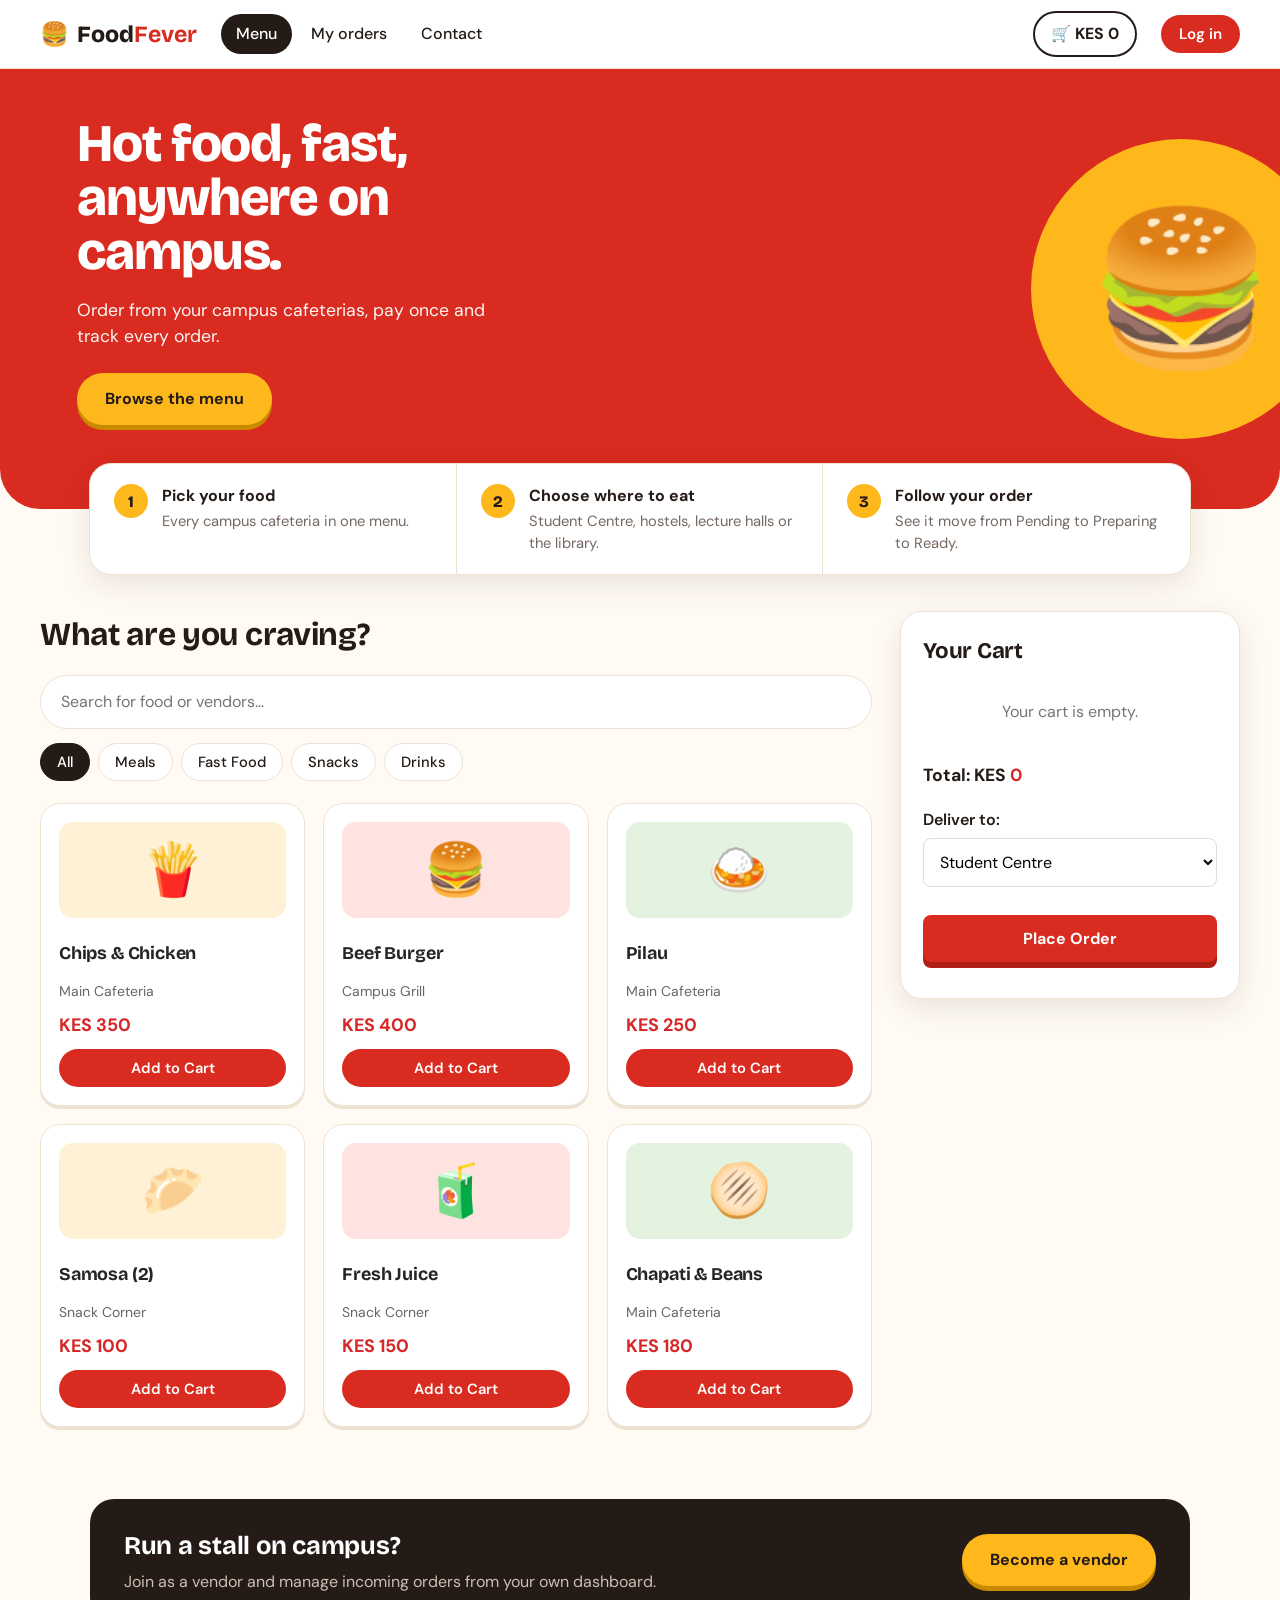
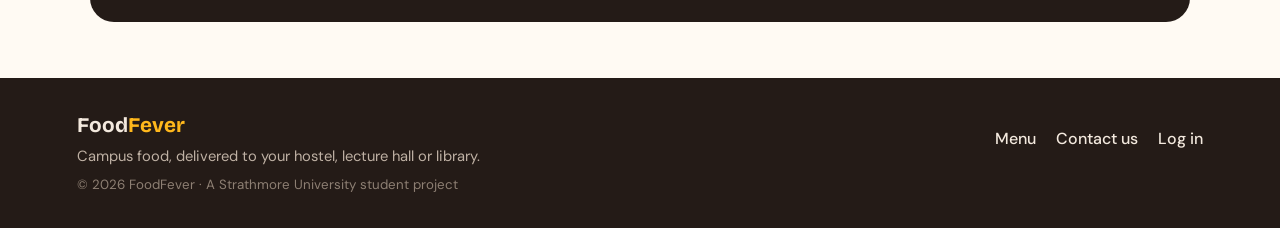
==== commit 2e4eae6c: "fixed home script tag filename casing" ====
--- a/index.html
+++ b/index.html
@@ -134,6 +134,6 @@
   <script src="js/menu.js"></script>
   <script src="js/checkout-handoff.js"></script>
   <script src="js/mpesa.js"></script>
-  <script src="js/home.js"></script>
+  <script src="js/Home.js"></script>
 </body>
 </html>
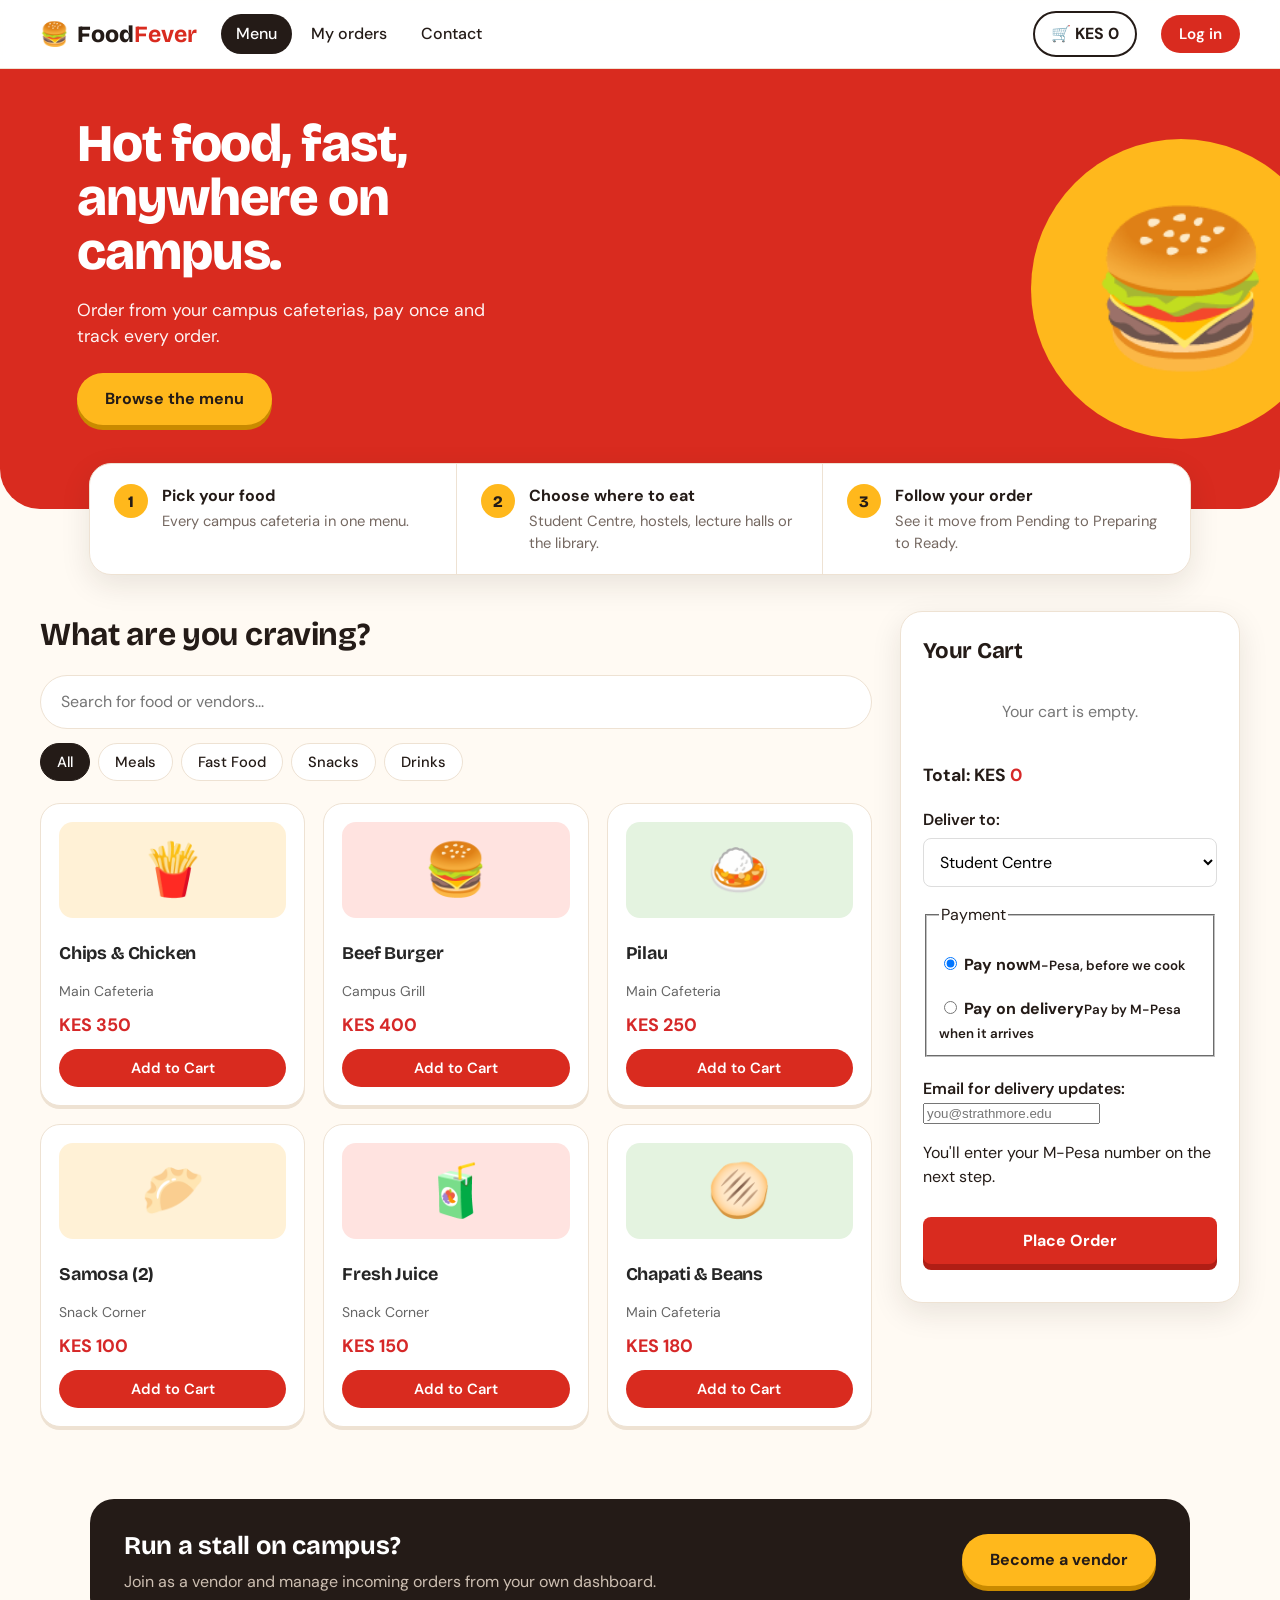
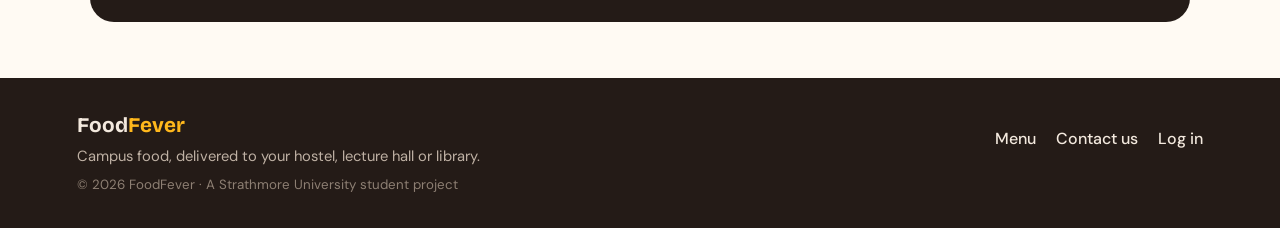
==== commit d01e374f: "second final changes" ====
--- a/index.html
+++ b/index.html
@@ -8,29 +8,68 @@
   <link rel="stylesheet" href="css/style.css">
   <link rel="stylesheet" href="css/menu.css">
   <link rel="stylesheet" href="css/cart.css">
+  <link rel="stylesheet" href="css/orders.css">
   <link rel="stylesheet" href="css/auth.css">
   <link rel="stylesheet" href="css/theme.css">
   <link rel="stylesheet" href="css/mpesa.css">
+  <link rel="stylesheet" href="css/delivery.css">
+  <link rel="stylesheet" href="css/MenuReveal.css">
   <script src="js/shell.js"></script>
 </head>
 <body>
+
+  <!-- NAVIGATION BAR: edit the links here -->
+  <nav class="ff-nav" aria-label="Main">
+    <a class="ff-brand" href="index.html">🍔 <span>Food<b>Fever</b></span></a>
+
+    <button class="ff-toggle" type="button" aria-label="Open menu" aria-expanded="false">☰</button>
+
+    <div class="ff-links">
+      <a href="index.html">Menu</a>
+      <a href="orders.html">My orders</a>
+      <a href="dashboard.html" data-vendor-only hidden>Dashboard</a>
+      <a href="contact.html">Contact</a>
+    </div>
+
+    <!-- login / logout area, filled in by auth.js -->
+    <div id="auth-nav" class="auth-nav"></div>
+  </nav>
+
   <header>
     <h1>FoodFever 🍔🔥</h1>
     <p>Hot food, fast, anywhere on campus.</p>
-    <div id="auth-nav" class="auth-nav"></div>
   </header>
 
   <div class="steps" aria-label="How it works">
-    <div class="step"><span>1</span><div><strong>Pick your food</strong><p>Every campus cafeteria in one menu.</p></div></div>
-    <div class="step"><span>2</span><div><strong>Choose where to eat</strong><p>Student Centre, hostels, lecture halls or the library.</p></div></div>
-    <div class="step"><span>3</span><div><strong>Follow your order</strong><p>See it move from Pending to Preparing to Ready.</p></div></div>
+    <div class="step">
+      <span>1</span>
+      <div>
+        <strong>Pick your food</strong>
+        <p>Every campus cafeteria in one menu.</p>
+      </div>
+    </div>
+
+    <div class="step">
+      <span>2</span>
+      <div>
+        <strong>Choose where to eat</strong>
+        <p>Student Centre, hostels, lecture halls or the library.</p>
+      </div>
+    </div>
+
+    <div class="step">
+      <span>3</span>
+      <div>
+        <strong>Follow your order</strong>
+        <p>See it move from Pending to Preparing to Ready.</p>
+      </div>
+    </div>
   </div>
 
   <main>
     <section>
       <h2>What are you craving?</h2>
 
-      <!-- David: Menu Search -->
       <input
         type="search"
         id="menu-search"
@@ -39,7 +78,6 @@
         aria-label="Search food menu"
       >
 
-      <!-- David: Food Categories -->
       <div class="menu-filters">
         <button type="button" data-category="All" class="active">All</button>
         <button type="button" data-category="Meals">Meals</button>
@@ -48,16 +86,20 @@
         <button type="button" data-category="Drinks">Drinks</button>
       </div>
 
-      <!-- Food Items -->
       <div id="menu" class="menu-grid"></div>
     </section>
 
     <aside id="cart">
       <h2>Your Cart</h2>
+
       <ul id="cart-items"></ul>
-      <p class="cart-total"><strong>Total: KES <span id="total">0</span></strong></p>
+
+      <p class="cart-total">
+        <strong>Total: KES <span id="total">0</span></strong>
+      </p>
 
       <label for="location">Deliver to:</label>
+
       <select id="location">
         <option>Student Centre</option>
         <option>Hostels</option>
@@ -65,8 +107,27 @@
         <option>Library</option>
       </select>
 
-      <button id="order-btn">Place Order</button>
-      <p id="message"></p>
+      <fieldset class="pay-options">
+        <legend>Payment</legend>
+
+        <label class="pay-option">
+          <input type="radio" name="payment-method" value="mpesa" checked>
+          <span><strong>Pay now</strong><small>M-Pesa, before we cook</small></span>
+        </label>
+
+        <label class="pay-option">
+          <input type="radio" name="payment-method" value="delivery">
+          <span><strong>Pay on delivery</strong><small>Pay by M-Pesa when it arrives</small></span>
+        </label>
+      </fieldset>
+
+      <label for="customer-email">Email for delivery updates:</label>
+      <input type="email" id="customer-email" placeholder="you@strathmore.edu" autocomplete="email">
+      <p id="pay-hint" class="pay-hint"></p>
+
+      <button type="button" id="order-btn">Place Order</button>
+
+      <p id="message" aria-live="polite"></p>
     </aside>
   </main>
 
@@ -126,14 +187,19 @@
       <h2>Run a stall on campus?</h2>
       <p>Join as a vendor and manage incoming orders from your own dashboard.</p>
     </div>
+
     <a class="ff-cta" href="login.html">Become a vendor</a>
   </div>
 
   <script src="js/auth.js"></script>
   <script src="js/cart.js"></script>
   <script src="js/menu.js"></script>
+  <script src="js/orders.js"></script>
+  <script src="js/delivery.js"></script>
   <script src="js/checkout-handoff.js"></script>
   <script src="js/mpesa.js"></script>
   <script src="js/Home.js"></script>
+  <script src="js/nav.js"></script>
+  <script src="js/MenuReveal.js"></script>
 </body>
 </html>
--- a/css/orders.css
+++ b/css/orders.css
@@ -0,0 +1,328 @@
+/* FoodFever - Ordering and Tracking Styling */
+/* Developer: JJ (restyled v2: single-column order list, tracker first) */
+
+.orders-section {
+  --o-red: #d62828;
+  --o-red-dark: #b81f1f;
+  --o-ink: #1f1a17;
+  --o-muted: #6b625c;
+  --o-line: #ece2da;
+  --o-card: #ffffff;
+  --o-panel: #faf6f2;
+  --o-green: #1f8a4c;
+
+  width: 100%;
+  flex: 0 0 100%;
+  max-width: 860px;
+  min-height: 55vh;
+  margin: 0 auto;
+  padding: 48px 24px 72px;
+  box-sizing: border-box;
+}
+
+.orders-section h2 {
+  color: var(--o-ink);
+  font-size: clamp(26px, 3vw, 34px);
+  font-weight: 800;
+  letter-spacing: -0.02em;
+  margin: 0 0 6px;
+}
+
+.orders-section > p:not(#message) {
+  color: var(--o-muted);
+  font-size: 15px;
+  line-height: 1.5;
+  margin: 0 0 32px;
+}
+
+/* One order per row: easier to scan than a grid of small cards */
+#order-history {
+  display: flex;
+  flex-direction: column;
+  gap: 20px;
+}
+
+/* ---------- Order card ---------- */
+
+.order-card {
+  display: flex;
+  flex-direction: column;
+  gap: 18px;
+  background: var(--o-card);
+  padding: 28px;
+  border-radius: 14px;
+  border: 1px solid var(--o-line);
+  box-shadow: 0 1px 2px rgba(31, 26, 23, 0.04), 0 6px 20px rgba(31, 26, 23, 0.05);
+}
+
+.order-card > * {
+  margin: 0;
+}
+
+/* Reading order inside the card, whatever order orders.js builds it in */
+.order-card-header   { order: 1; }
+.order-live          { order: 2; }
+.order-details       { order: 3; }
+.order-payment       { order: 4; }
+.order-progress      { order: 5; }
+.order-ready-message { order: 6; }
+.order-items         { order: 7; }
+.order-total         { order: 8; }
+.order-status-button { order: 9; }
+
+.order-card-header {
+  display: flex;
+  align-items: center;
+  justify-content: space-between;
+  flex-wrap: nowrap;
+  gap: 16px;
+  padding-bottom: 16px;
+  border-bottom: 1px solid var(--o-line);
+}
+
+.order-card-header h3 {
+  margin: 0;
+  min-width: 0;
+  font-size: 18px;
+  font-weight: 700;
+  letter-spacing: -0.01em;
+  color: var(--o-ink);
+  overflow-wrap: anywhere;
+}
+
+/* ---------- Status pill ---------- */
+
+.order-status {
+  display: inline-flex;
+  align-items: center;
+  gap: 7px;
+  flex-shrink: 0;
+  padding: 6px 14px;
+  border-radius: 999px;
+  font-size: 12px;
+  font-weight: 700;
+  letter-spacing: 0.03em;
+  text-transform: uppercase;
+  white-space: nowrap;
+}
+
+.order-status::before {
+  content: "";
+  width: 7px;
+  height: 7px;
+  border-radius: 50%;
+  background: currentColor;
+}
+
+.status-pending   { background: #fff4d6; color: #8a5d00; }
+.status-preparing { background: #e3eeff; color: #1a4f94; }
+.status-ready     { background: #dcf5e4; color: #17632c; }
+
+/* ---------- Details ---------- */
+
+.order-details {
+  color: var(--o-muted);
+  font-size: 14px;
+  line-height: 1.6;
+  overflow-wrap: anywhere;
+}
+
+/* ---------- Tracker ---------- */
+
+.order-progress {
+  display: flex;
+  justify-content: space-between;
+  gap: 0;
+  padding: 22px 12px 18px;
+  list-style: none;
+  background: var(--o-panel);
+  border-radius: 12px;
+}
+
+.order-progress li {
+  position: relative;
+  flex: 1;
+  text-align: center;
+  padding: 32px 4px 0;
+  color: #9a918a;
+  font-size: 13px;
+  font-weight: 600;
+}
+
+/* the dot */
+.order-progress li::before {
+  content: "";
+  position: absolute;
+  top: 0;
+  left: 50%;
+  width: 22px;
+  height: 22px;
+  margin-left: -11px;
+  border-radius: 50%;
+  background: #fff;
+  border: 3px solid #d9d0c8;
+  box-sizing: border-box;
+  z-index: 1;
+}
+
+/* the line joining this dot to the previous one */
+.order-progress li::after {
+  content: "";
+  position: absolute;
+  top: 10px;
+  right: 50%;
+  width: 100%;
+  height: 3px;
+  background: #d9d0c8;
+}
+
+.order-progress li:first-child::after {
+  display: none;
+}
+
+.order-progress li.is-complete {
+  color: var(--o-green);
+}
+
+.order-progress li.is-complete::before {
+  background: var(--o-green);
+  border-color: var(--o-green);
+}
+
+.order-progress li.is-complete::after,
+.order-progress li.is-current::after {
+  background: var(--o-green);
+}
+
+.order-progress li.is-current {
+  color: var(--o-red);
+  font-weight: 800;
+}
+
+.order-progress li.is-current::before {
+  border-color: var(--o-red);
+  box-shadow: 0 0 0 5px rgba(214, 40, 40, 0.14);
+}
+
+/* When the last step is the current one, the order is finished: show it as done */
+.order-progress li.is-current:last-child {
+  color: var(--o-green);
+}
+
+.order-progress li.is-current:last-child::before {
+  background: var(--o-green);
+  border-color: var(--o-green);
+  box-shadow: 0 0 0 5px rgba(31, 138, 76, 0.16);
+}
+
+/* ---------- Items and total ---------- */
+
+.order-items {
+  list-style: none;
+  padding: 0;
+  border-top: 1px solid var(--o-line);
+}
+
+.order-items li {
+  display: flex;
+  justify-content: space-between;
+  gap: 16px;
+  padding: 14px 0;
+  border-bottom: 1px solid var(--o-line);
+  font-size: 15px;
+  color: var(--o-ink);
+}
+
+.order-items li span:first-child {
+  overflow-wrap: anywhere;
+}
+
+.order-items li span:last-child {
+  font-weight: 600;
+  white-space: nowrap;
+}
+
+.order-total {
+  display: block;
+  text-align: right;
+  font-weight: 800;
+  font-size: 18px;
+  color: var(--o-ink);
+  letter-spacing: -0.01em;
+}
+
+/* ---------- Buttons and messages ---------- */
+
+.order-status-button {
+  width: 100%;
+  padding: 13px;
+  font-weight: 700;
+  font-size: 14px;
+  color: #fff;
+  background: var(--o-red);
+  border: none;
+  border-radius: 999px;
+  cursor: pointer;
+  transition: background 0.15s ease;
+}
+
+.order-status-button:hover {
+  background: var(--o-red-dark);
+}
+
+.order-status-button:focus-visible {
+  outline: 3px solid rgba(214, 40, 40, 0.35);
+  outline-offset: 2px;
+}
+
+.order-ready-message {
+  text-align: center;
+  font-weight: 700;
+  font-size: 14px;
+  color: #17632c;
+  background: #eaf8ee;
+  border: 1px solid #cfeedb;
+  border-radius: 10px;
+  padding: 12px;
+}
+
+.orders-empty {
+  color: var(--o-muted);
+  background: var(--o-card);
+  padding: 56px 20px;
+  border: 1px dashed #e2d6cc;
+  border-radius: 14px;
+  text-align: center;
+  font-size: 15px;
+}
+
+#message {
+  margin-top: 16px;
+  font-size: 14px;
+  color: var(--o-muted);
+}
+
+/* ---------- Small screens ---------- */
+
+@media (max-width: 600px) {
+  .orders-section {
+    padding: 28px 14px 48px;
+  }
+
+  .order-card {
+    padding: 18px;
+    gap: 16px;
+  }
+
+  .order-card-header {
+    flex-wrap: wrap;
+  }
+
+  .order-progress {
+    padding: 20px 4px 14px;
+  }
+
+  .order-progress li {
+    font-size: 11px;
+  }
+}
--- a/css/MenuReveal.css
+++ b/css/MenuReveal.css
@@ -0,0 +1,132 @@
+/* FoodFever - "Browse the menu" reveal animation */
+
+/* ---------- The red wipe screen ---------- */
+
+#ff-menu-wipe {
+  position: fixed;
+  inset: 0;
+  z-index: 10000;
+  display: grid;
+  place-items: center;
+  background: radial-gradient(circle at 50% 40%, #e53935, #c62020);
+  color: #fff;
+  text-align: center;
+  pointer-events: all;
+}
+
+#ff-menu-wipe .ffm-center {
+  padding: 0 20px;
+}
+
+#ff-menu-wipe .ffm-foods {
+  display: flex;
+  justify-content: center;
+  gap: 10px;
+}
+
+#ff-menu-wipe .ffm-foods span {
+  display: inline-block;
+  font-size: 56px;
+  line-height: 1;
+  opacity: 0;
+}
+
+/* the food drops in, then keeps tossing */
+#ff-menu-wipe.is-on .ffm-foods span {
+  opacity: 1;
+  animation:
+    ffm-drop 0.45s cubic-bezier(0.2, 0.9, 0.3, 1.3) backwards,
+    ffm-toss 0.9s ease-in-out infinite;
+  animation-delay:
+    calc(var(--d) * 80ms),
+    calc(450ms + var(--d) * 80ms);
+}
+
+#ff-menu-wipe .ffm-title {
+  margin: 18px 0 4px;
+  font-size: 36px;
+  font-weight: 800;
+  letter-spacing: -0.02em;
+  opacity: 0;
+}
+
+#ff-menu-wipe .ffm-sub {
+  margin: 0;
+  font-size: 16px;
+  opacity: 0;
+}
+
+#ff-menu-wipe.is-on .ffm-title {
+  opacity: 1;
+  animation: ffm-rise 0.5s ease-out 0.25s backwards;
+}
+
+#ff-menu-wipe.is-on .ffm-sub {
+  opacity: 0.9;
+  animation: ffm-rise 0.5s ease-out 0.4s backwards;
+}
+
+/* ---------- The menu popping in ---------- */
+
+.ffm-reveal > section > h2,
+.ffm-reveal > section > .menu-search,
+.ffm-reveal > section > .menu-filters {
+  animation: ffm-rise 0.5s ease-out backwards;
+}
+
+.ffm-reveal > section > .menu-search { animation-delay: 0.08s; }
+.ffm-reveal > section > .menu-filters { animation-delay: 0.16s; }
+
+/* "backwards" (not "forwards") so the cards' own hover effects still work afterwards */
+.ffm-reveal #menu > * {
+  animation: ffm-pop 0.55s cubic-bezier(0.2, 0.9, 0.3, 1.2) backwards;
+  animation-delay: calc(0.25s + var(--ffm-i, 0) * 70ms);
+}
+
+.ffm-reveal > aside {
+  animation: ffm-slide 0.6s ease-out 0.3s backwards;
+}
+
+/* ---------- Keyframes ---------- */
+
+@keyframes ffm-drop {
+  from { opacity: 0; transform: translateY(-70px) scale(0.5) rotate(-30deg); }
+  to { opacity: 1; transform: none; }
+}
+
+@keyframes ffm-toss {
+  0%, 100% { transform: translateY(0) rotate(0deg); }
+  50% { transform: translateY(-16px) rotate(8deg); }
+}
+
+@keyframes ffm-rise {
+  from { opacity: 0; transform: translateY(14px); }
+  to { opacity: 1; transform: none; }
+}
+
+@keyframes ffm-pop {
+  from { opacity: 0; transform: translateY(34px) scale(0.92); }
+  to { opacity: 1; transform: none; }
+}
+
+@keyframes ffm-slide {
+  from { opacity: 0; transform: translateX(40px); }
+  to { opacity: 1; transform: none; }
+}
+
+/* ---------- Small screens and reduced motion ---------- */
+
+@media (max-width: 480px) {
+  #ff-menu-wipe .ffm-foods span { font-size: 40px; }
+  #ff-menu-wipe .ffm-foods { gap: 6px; }
+  #ff-menu-wipe .ffm-title { font-size: 28px; }
+}
+
+@media (prefers-reduced-motion: reduce) {
+  #ff-menu-wipe,
+  #ff-menu-wipe *,
+  .ffm-reveal *,
+  .ffm-reveal > * {
+    animation: none !important;
+  }
+}
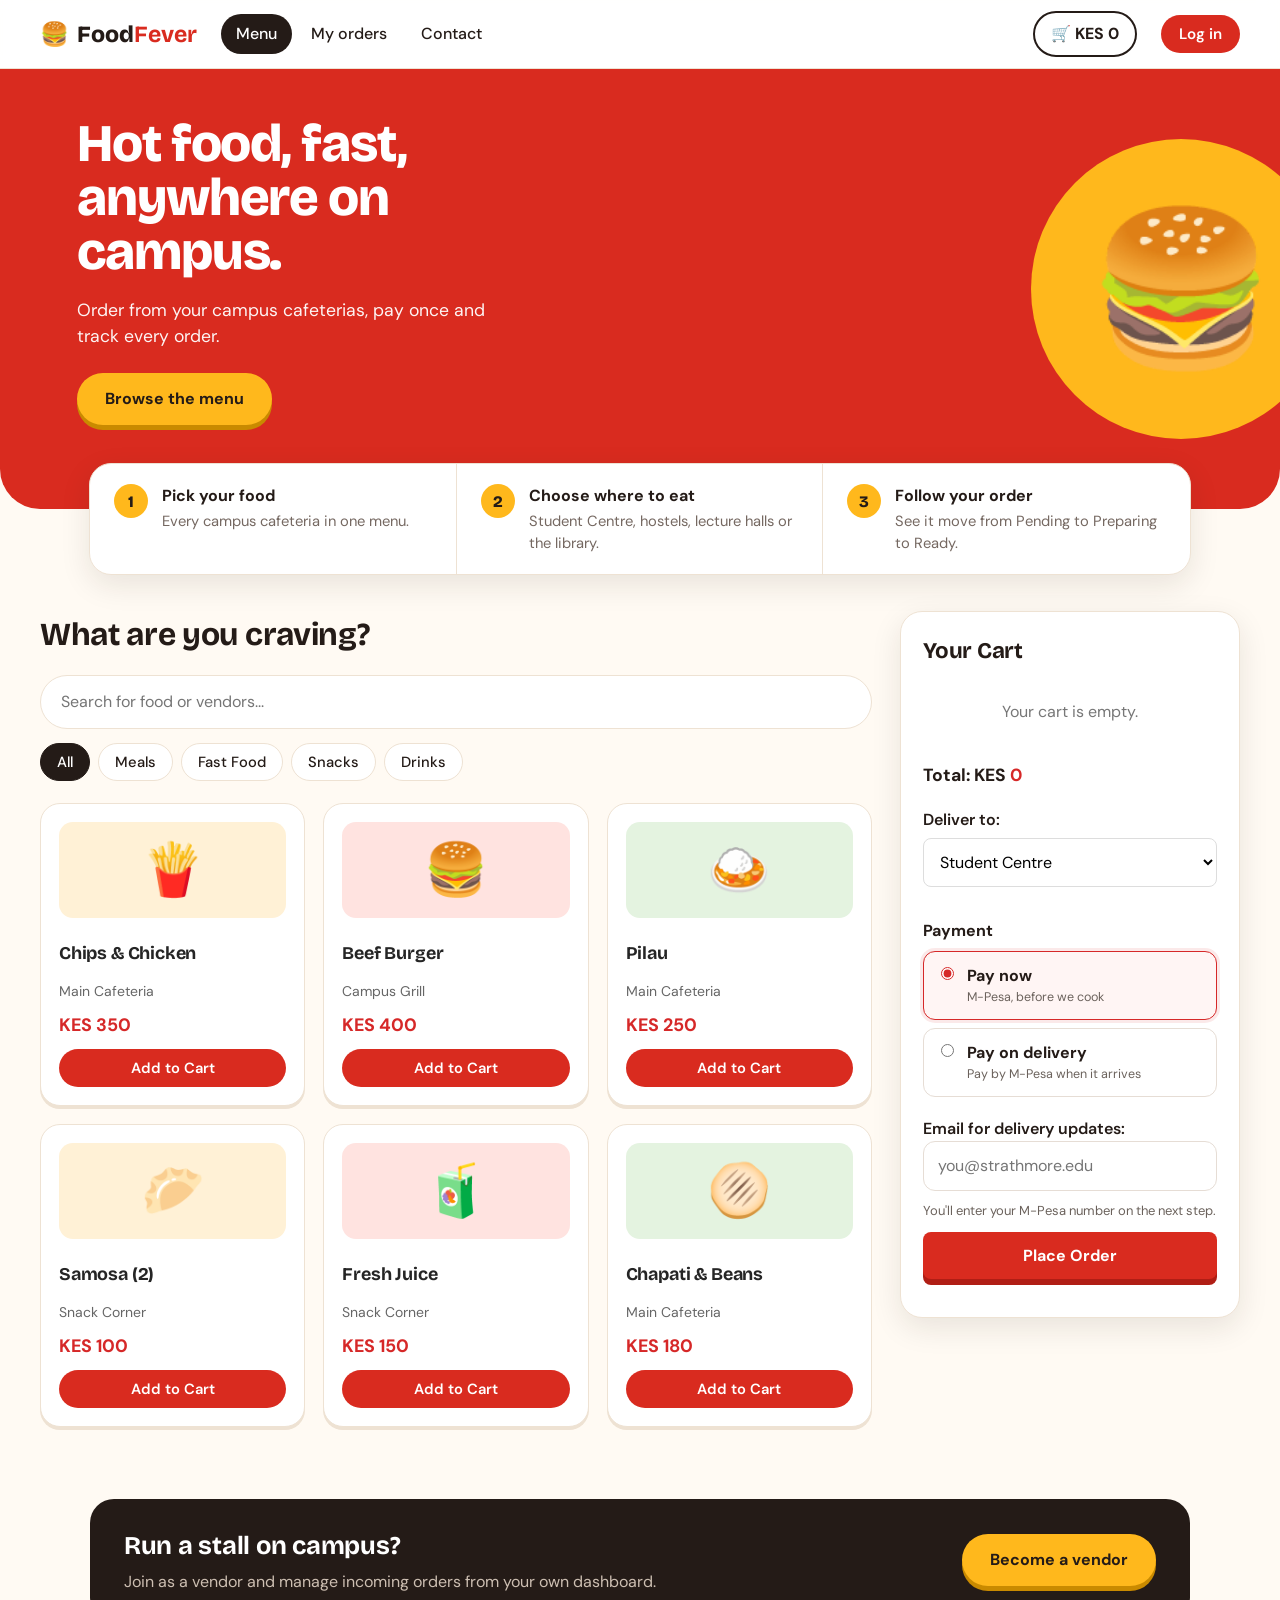
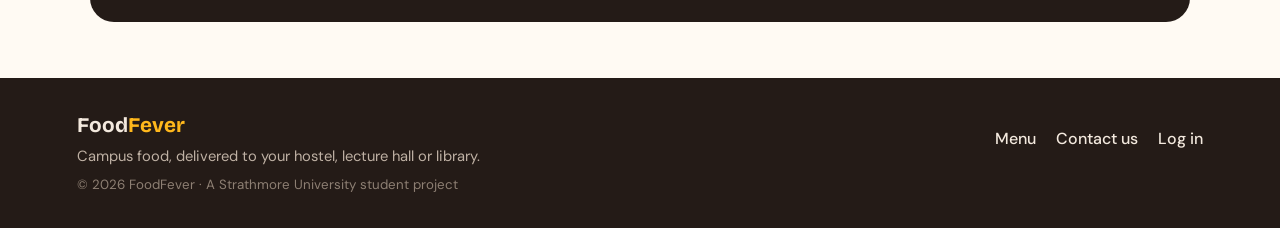
==== commit 40378387: "Let vendors add, edit and delete menu items" ====
--- a/index.html
+++ b/index.html
@@ -13,7 +13,8 @@
   <link rel="stylesheet" href="css/theme.css">
   <link rel="stylesheet" href="css/mpesa.css">
   <link rel="stylesheet" href="css/delivery.css">
-  <link rel="stylesheet" href="css/MenuReveal.css">
+  <link rel="stylesheet" href="css/menu-reveal.css">
+  <link rel="stylesheet" href="css/vendor.css">
   <script src="js/shell.js"></script>
 </head>
 <body>
@@ -194,12 +195,13 @@
   <script src="js/auth.js"></script>
   <script src="js/cart.js"></script>
   <script src="js/menu.js"></script>
+  <script src="js/vendor.js"></script>
   <script src="js/orders.js"></script>
   <script src="js/delivery.js"></script>
   <script src="js/checkout-handoff.js"></script>
   <script src="js/mpesa.js"></script>
   <script src="js/Home.js"></script>
   <script src="js/nav.js"></script>
-  <script src="js/MenuReveal.js"></script>
+  <script src="js/menu-reveal.js"></script>
 </body>
 </html>
--- a/css/delivery.css
+++ b/css/delivery.css
@@ -0,0 +1,655 @@
+/* FoodFever - Pay on delivery, delivery animation, Delivered status, toasts */
+
+/* ============ Checkout: payment options (index.html cart) ============ */
+
+#cart .pay-options {
+  display: grid;
+  gap: 8px;
+  margin: 16px 0 0;
+  padding: 0;
+  border: none;
+}
+
+#cart .pay-options legend {
+  margin: 0 0 8px;
+  padding: 0;
+  font-weight: 700;
+}
+
+#cart .pay-option {
+  display: flex;
+  align-items: flex-start;
+  gap: 10px;
+  margin: 0;
+  padding: 12px;
+  border: 1.5px solid #e6ddd5;
+  border-radius: 12px;
+  background: #fff;
+  font-weight: 400;
+  cursor: pointer;
+}
+
+#cart .pay-option:has(input:checked) {
+  border-color: #d62828;
+  background: #fff5f4;
+  box-shadow: 0 0 0 3px rgba(214, 40, 40, 0.1);
+}
+
+#cart .pay-option input {
+  width: auto;
+  margin-top: 3px;
+  accent-color: #d62828;
+}
+
+#cart .pay-option span {
+  display: flex;
+  flex-direction: column;
+}
+
+#cart .pay-option small {
+  color: #6b625c;
+  font-size: 12.5px;
+}
+
+#cart .pay-hint {
+  margin: 10px 0 0;
+  font-size: 13px;
+  color: #6b625c;
+}
+
+#cart #customer-email {
+  box-sizing: border-box;
+  width: 100%;
+  padding: 12px 14px;
+  border: 1.5px solid #e6ddd5;
+  border-radius: 12px;
+  background: #fff;
+  font: inherit;
+}
+
+/* ============ Orders page and dashboard: Delivered + payment ============ */
+
+.order-payment {
+  margin: 0;
+  padding: 8px 12px;
+  border-radius: 10px;
+  font-size: 13px;
+  font-weight: 600;
+}
+
+.order-payment.is-paid {
+  background: #eaf8ee;
+  color: #17632c;
+}
+
+.order-payment.is-unpaid {
+  background: #fff4d6;
+  color: #8a5d00;
+}
+
+.status-delivered {
+  background: #e8e7fb;
+  color: #34358a;
+}
+
+.badge.s-delivered {
+  background: #e8e7fb;
+  color: #34358a;
+}
+
+.pay-note.is-unpaid {
+  color: #8a5d00;
+  font-weight: 700;
+}
+
+/* ============ Toast (email sent, email not set up, ...) ============ */
+
+.ff-toast {
+  position: fixed;
+  left: 50%;
+  bottom: 28px;
+  z-index: 9999;
+  max-width: calc(100% - 32px);
+  transform: translateX(-50%);
+  padding: 12px 20px;
+  border-radius: 999px;
+  background: #1f1a17;
+  color: #fff;
+  font-size: 14px;
+  font-weight: 600;
+  box-shadow: 0 10px 30px rgba(0, 0, 0, 0.25);
+  animation: ffd-toast 0.25s ease-out;
+}
+
+.ff-toast.is-ok { background: #1f8a4c; }
+.ff-toast.is-warn { background: #8a5d00; }
+.ff-toast.is-error { background: #b81f1f; }
+
+@keyframes ffd-toast {
+  from { opacity: 0; transform: translate(-50%, 10px); }
+  to { opacity: 1; transform: translate(-50%, 0); }
+}
+
+/* ============ Delivery animation popup ============ */
+
+#ff-delivery {
+  box-sizing: border-box;
+  width: min(560px, calc(100% - 24px));
+  max-width: none;
+  padding: 0;
+  border: none;
+  border-radius: 22px;
+  background: #fff;
+  color: #1f1a17;
+  overflow: hidden;
+  box-shadow: 0 24px 70px rgba(0, 0, 0, 0.35);
+}
+
+#ff-delivery[open] {
+  animation: ffd-pop 0.25s ease-out;
+}
+
+#ff-delivery::backdrop {
+  background: rgba(20, 14, 10, 0.65);
+  backdrop-filter: blur(3px);
+}
+
+#ff-delivery [hidden] {
+  display: none !important;
+}
+
+.ffd-wrap {
+  position: relative;
+}
+
+.ffd-stage {
+  position: relative;
+  height: 270px;
+  overflow: hidden;
+  background: #ffe3c9;
+}
+
+.ffd-scene {
+  position: absolute;
+  inset: 0;
+  opacity: 0;
+  visibility: hidden;
+  transition: opacity 0.5s ease;
+}
+
+#ff-delivery[data-scene="cook"] .ffd-kitchen,
+#ff-delivery[data-scene="ride"] .ffd-ride,
+#ff-delivery[data-scene="done"] .ffd-ride {
+  opacity: 1;
+  visibility: visible;
+}
+
+/* ---- Kitchen ---- */
+
+.ffd-kitchen {
+  background: linear-gradient(#ffe1c4 0 72%, #c98a5b 72% 100%);
+}
+
+.ffd-chef {
+  position: absolute;
+  left: 50%;
+  bottom: 0;
+  width: 300px;
+  transform: translateX(-50%);
+}
+
+.ffd-chefbody {
+  animation: ffd-chef 0.5s ease-in-out infinite alternate;
+}
+
+.ffd-panwrap {
+  transform-origin: 148px 122px;
+  animation: ffd-tilt 1s ease-in-out infinite;
+}
+
+.ffd-flip {
+  transform-box: fill-box;
+  transform-origin: center;
+  animation: ffd-flip 1s ease-in-out infinite;
+}
+
+.ffd-flame {
+  transform-origin: 0 0;
+  animation: ffd-flicker 0.35s ease-in-out infinite alternate;
+}
+
+.ffd-flame.f2 { animation-delay: 0.1s; }
+.ffd-flame.f3 { animation-delay: 0.2s; }
+
+.ffd-puff {
+  opacity: 0;
+  transform-box: fill-box;
+  transform-origin: center;
+  animation: ffd-puff 1.6s ease-out infinite;
+}
+
+.ffd-puff.p2 { animation-delay: 0.5s; }
+.ffd-puff.p3 { animation-delay: 1s; }
+
+/* ---- Ride ---- */
+
+.ffd-ride {
+  background: linear-gradient(#bfe6ff, #eaf7ff 70%);
+}
+
+.ffd-sun {
+  position: absolute;
+  top: 22px;
+  right: 40px;
+  width: 54px;
+  height: 54px;
+  border-radius: 50%;
+  background: #ffd23f;
+  box-shadow: 0 0 0 10px rgba(255, 210, 63, 0.3);
+}
+
+.ffd-cloud {
+  position: absolute;
+  top: 40px;
+  width: 78px;
+  height: 24px;
+  border-radius: 999px;
+  background: #fff;
+  opacity: 0.9;
+  animation: ffd-cloud 16s linear infinite;
+}
+
+.ffd-cloud.c2 {
+  top: 86px;
+  width: 56px;
+  height: 18px;
+  animation-duration: 22s;
+  animation-delay: -8s;
+}
+
+.ffd-road {
+  position: absolute;
+  left: 0;
+  right: 0;
+  bottom: 0;
+  height: 56px;
+  background: #3a3a3a;
+  border-top: 5px solid #bdbdbd;
+}
+
+.ffd-dash {
+  position: absolute;
+  left: 0;
+  right: 0;
+  top: 24px;
+  height: 4px;
+  background: repeating-linear-gradient(90deg, #fff 0 28px, transparent 28px 56px);
+  animation: ffd-dash 0.5s linear infinite;
+}
+
+.ffd-dest {
+  position: absolute;
+  right: 22px;
+  bottom: 60px;
+  display: flex;
+  flex-direction: column;
+  align-items: center;
+  gap: 4px;
+}
+
+.ffd-destname {
+  padding: 3px 12px;
+  border-radius: 999px;
+  background: #fff;
+  font-size: 13px;
+  font-weight: 800;
+  box-shadow: 0 2px 8px rgba(0, 0, 0, 0.15);
+  animation: ffd-bob 0.9s ease-in-out infinite alternate;
+}
+
+.ffd-building {
+  font-size: 64px;
+  line-height: 1;
+}
+
+.ffd-bike {
+  position: absolute;
+  bottom: 48px;
+  left: -160px;
+  width: 130px;
+}
+
+.ffd-bike svg {
+  display: block;
+  width: 100%;
+  animation: ffd-bob 0.35s ease-in-out infinite alternate;
+}
+
+#ff-delivery[data-scene="ride"] .ffd-bike {
+  animation: ffd-ride var(--ffd-ride, 4200ms) cubic-bezier(0.3, 0.6, 0.4, 1) forwards;
+}
+
+#ff-delivery[data-scene="done"] .ffd-bike {
+  left: calc(100% - 270px);
+}
+
+.ffd-wheel {
+  animation: ffd-spin 0.5s linear infinite;
+}
+
+.ffd-speed {
+  position: absolute;
+  left: -34px;
+  height: 3px;
+  border-radius: 2px;
+  background: rgba(31, 26, 23, 0.25);
+  animation: ffd-speed 0.6s ease-out infinite;
+}
+
+.ffd-speed.s1 { top: 22px; width: 30px; }
+.ffd-speed.s2 { top: 38px; width: 22px; animation-delay: 0.2s; }
+.ffd-speed.s3 { top: 54px; width: 28px; animation-delay: 0.4s; }
+
+#ff-delivery[data-scene="done"] .ffd-speed {
+  opacity: 0;
+  animation: none;
+}
+
+#ff-delivery[data-scene="done"] .ffd-wheel,
+#ff-delivery[data-scene="done"] .ffd-dash,
+#ff-delivery[data-scene="done"] .ffd-bike svg,
+#ff-delivery[data-scene="done"] .ffd-cloud {
+  animation-play-state: paused;
+}
+
+/* ---- Skip button and progress bar ---- */
+
+.ffd-skip {
+  position: absolute;
+  top: 12px;
+  right: 12px;
+  margin: 0;
+  padding: 6px 14px;
+  border: none;
+  border-radius: 999px;
+  background: rgba(31, 26, 23, 0.55);
+  color: #fff;
+  font: inherit;
+  font-size: 12px;
+  font-weight: 700;
+  cursor: pointer;
+  box-shadow: none;
+}
+
+.ffd-skip:hover {
+  background: rgba(31, 26, 23, 0.75);
+}
+
+.ffd-bar {
+  height: 4px;
+  background: #f0e6de;
+}
+
+.ffd-bar i {
+  display: block;
+  width: 0;
+  height: 100%;
+  background: #d62828;
+  animation: ffd-fill var(--ffd-total, 7400ms) linear forwards;
+}
+
+#ff-delivery[data-scene="done"] .ffd-bar i {
+  width: 100%;
+  background: #1f8a4c;
+  animation: none;
+}
+
+/* ---- Text and buttons ---- */
+
+.ffd-info {
+  padding: 20px 24px 24px;
+  text-align: center;
+}
+
+#ff-delivery h2 {
+  margin: 0 0 6px;
+  font-size: 22px;
+  font-weight: 800;
+  letter-spacing: -0.01em;
+  color: #1f1a17;
+}
+
+#ff-delivery .ffd-sub {
+  margin: 0;
+  min-height: 1.5em;
+  font-size: 15px;
+  line-height: 1.5;
+  color: #6b625c;
+}
+
+.ffd-actions {
+  display: grid;
+  grid-template-columns: 1fr 1fr;
+  gap: 10px;
+  margin-top: 18px;
+}
+
+#ff-delivery .ffd-btn {
+  box-sizing: border-box;
+  width: 100%;
+  margin: 0;
+  padding: 13px;
+  border: 2px solid transparent;
+  border-radius: 999px;
+  font: inherit;
+  font-size: 15px;
+  font-weight: 700;
+  cursor: pointer;
+  box-shadow: none;
+}
+
+#ff-delivery .ffd-primary {
+  background: #d62828;
+  color: #fff;
+}
+
+#ff-delivery .ffd-primary:hover {
+  background: #b81f1f;
+}
+
+#ff-delivery .ffd-ghost {
+  background: #fff;
+  color: #1f1a17;
+  border-color: #d9d0c8;
+}
+
+#ff-delivery .ffd-ghost:hover {
+  border-color: #b8aea5;
+}
+
+/* ---- Keyframes ---- */
+
+@keyframes ffd-pop {
+  from { opacity: 0; transform: translateY(10px) scale(0.98); }
+  to { opacity: 1; transform: none; }
+}
+
+@keyframes ffd-chef {
+  from { transform: translateY(0); }
+  to { transform: translateY(-3px); }
+}
+
+@keyframes ffd-tilt {
+  0%, 100% { transform: rotate(0deg); }
+  45% { transform: rotate(-12deg); }
+}
+
+@keyframes ffd-flip {
+  0%, 100% { transform: translateY(0) rotate(0deg); }
+  45% { transform: translateY(-38px) rotate(180deg); }
+  90% { transform: translateY(0) rotate(360deg); }
+}
+
+@keyframes ffd-flicker {
+  from { transform: scaleY(0.8); }
+  to { transform: scaleY(1.15); }
+}
+
+@keyframes ffd-puff {
+  0% { opacity: 0; transform: translate(0, 0) scale(0.6); }
+  30% { opacity: 0.9; }
+  100% { opacity: 0; transform: translate(6px, -46px) scale(1.4); }
+}
+
+@keyframes ffd-cloud {
+  from { left: -90px; }
+  to { left: 100%; }
+}
+
+@keyframes ffd-dash {
+  to { background-position: -56px 0; }
+}
+
+@keyframes ffd-bob {
+  from { transform: translateY(0); }
+  to { transform: translateY(-3px); }
+}
+
+@keyframes ffd-ride {
+  from { left: -160px; }
+  to { left: calc(100% - 270px); }
+}
+
+@keyframes ffd-spin {
+  to { transform: rotate(360deg); }
+}
+
+@keyframes ffd-speed {
+  from { opacity: 0.9; transform: translateX(0); }
+  to { opacity: 0; transform: translateX(-24px); }
+}
+
+@keyframes ffd-fill {
+  from { width: 0; }
+  to { width: 100%; }
+}
+
+/* ---- Small screens and reduced motion ---- */
+
+@media (max-width: 480px) {
+  .ffd-stage { height: 230px; }
+  .ffd-chef { width: 250px; }
+  .ffd-building { font-size: 52px; }
+  .ffd-bike { width: 108px; }
+  #ff-delivery[data-scene="done"] .ffd-bike { left: calc(100% - 220px); }
+  @keyframes ffd-ride {
+    from { left: -140px; }
+    to { left: calc(100% - 220px); }
+  }
+}
+
+@media (prefers-reduced-motion: reduce) {
+  #ff-delivery *,
+  #ff-delivery[open] {
+    animation: none !important;
+  }
+}
+
+/* ============ Live scene on an order card (My orders page) ============ */
+
+.order-live-text {
+  margin: 10px 0 0;
+  text-align: center;
+  font-size: 14px;
+  font-weight: 700;
+  color: #6b625c;
+}
+
+.ffd-live {
+  position: relative;
+  height: 190px;
+  border-radius: 14px;
+  overflow: hidden;
+  background: #ffe3c9;
+}
+
+/* the scenes are normally hidden until the popup picks one; here they always show */
+.ffd-live .ffd-scene {
+  opacity: 1;
+  visibility: visible;
+}
+
+.ffd-live .ffd-chef { width: 210px; }
+
+.ffd-live .ffd-road { height: 38px; }
+.ffd-live .ffd-dash { top: 15px; }
+.ffd-live .ffd-dest { right: 18px; bottom: 42px; }
+.ffd-live .ffd-building { font-size: 46px; }
+.ffd-live .ffd-destname { font-size: 12px; }
+.ffd-live .ffd-sun { top: 14px; right: 24px; width: 38px; height: 38px; }
+.ffd-live .ffd-cloud { top: 24px; }
+.ffd-live .ffd-cloud.c2 { top: 58px; }
+
+/* the rider keeps riding to the location, then starts again */
+.ffd-live .ffd-bike {
+  bottom: 30px;
+  width: 96px;
+  animation: ffd-loop 5.5s ease-in-out infinite;
+}
+
+/* waiting for the kitchen */
+.ffd-live.is-wait {
+  display: grid;
+  place-items: center;
+  background: linear-gradient(#fff3e8, #ffe3c9);
+}
+
+.ffd-wait {
+  text-align: center;
+}
+
+.ffd-ticket {
+  display: block;
+  font-size: 64px;
+  line-height: 1.1;
+  animation: ffd-pulse 1.2s ease-in-out infinite;
+}
+
+.ffd-dots {
+  display: inline-flex;
+  gap: 6px;
+  margin-top: 10px;
+}
+
+.ffd-dots i {
+  width: 9px;
+  height: 9px;
+  border-radius: 50%;
+  background: #d62828;
+  animation: ffd-blink 1s ease-in-out infinite;
+}
+
+.ffd-dots i:nth-child(2) { animation-delay: 0.2s; }
+.ffd-dots i:nth-child(3) { animation-delay: 0.4s; }
+
+@keyframes ffd-loop {
+  0% { left: -130px; opacity: 1; }
+  82% { left: calc(100% - 200px); opacity: 1; }
+  100% { left: calc(100% - 200px); opacity: 0; }
+}
+
+@keyframes ffd-pulse {
+  0%, 100% { transform: scale(1) rotate(-4deg); }
+  50% { transform: scale(1.12) rotate(4deg); }
+}
+
+@keyframes ffd-blink {
+  0%, 100% { opacity: 0.25; }
+  50% { opacity: 1; }
+}
+
+@media (prefers-reduced-motion: reduce) {
+  .ffd-live * { animation: none !important; }
+  .ffd-live .ffd-bike { left: calc(100% - 200px); }
+  .ffd-live .ffd-dots i { opacity: 1; }
+}
--- a/css/vendor.css
+++ b/css/vendor.css
@@ -0,0 +1,155 @@
+/* FoodFever - Vendor menu management */
+
+/* Vendors don't order: no cart, no "become a vendor" banner */
+.is-vendor #cart {
+  display: none !important;
+}
+
+.is-vendor .vendor-band {
+  display: none;
+}
+
+/* ---------- Edit / Delete buttons on a menu card ---------- */
+
+.food-card .food-actions {
+  display: grid;
+  grid-template-columns: 1fr 1fr;
+  gap: 10px;
+  margin-top: 12px;
+}
+
+.food-card .food-actions button {
+  box-sizing: border-box;
+  width: 100%;
+  margin: 0;
+  padding: 10px;
+  border-radius: 999px;
+  font: inherit;
+  font-size: 14px;
+  font-weight: 700;
+  cursor: pointer;
+  box-shadow: none;
+  transition: background 0.15s ease, border-color 0.15s ease;
+}
+
+.food-card .food-actions .food-edit {
+  background: #fff;
+  color: #1f1a17;
+  border: 1.5px solid #d9d0c8;
+}
+
+.food-card .food-actions .food-edit:hover {
+  border-color: #1f1a17;
+}
+
+.food-card .food-actions .food-delete {
+  background: #fff;
+  color: #c62828;
+  border: 1.5px solid #f1c6c6;
+}
+
+.food-card .food-actions .food-delete:hover {
+  background: #fdecec;
+  border-color: #c62828;
+}
+
+/* ---------- The "manage your menu" panel (takes the cart's place) ---------- */
+
+#vendor-panel {
+  align-self: start;
+  position: sticky;
+  top: 96px;
+  box-sizing: border-box;
+  padding: 24px;
+  background: #fff;
+  border: 1px solid #f0e4dc;
+  border-radius: 20px;
+  box-shadow: 0 8px 28px rgba(31, 26, 23, 0.08);
+}
+
+#vendor-panel [hidden] {
+  display: none !important;
+}
+
+#vendor-panel h2 {
+  margin: 0 0 6px;
+  font-size: 22px;
+}
+
+#vendor-panel .vp-note {
+  margin: 0 0 8px;
+  font-size: 14px;
+  line-height: 1.5;
+  color: #6b625c;
+}
+
+#vendor-panel label {
+  display: block;
+  margin: 14px 0 6px;
+  font-size: 14px;
+  font-weight: 700;
+}
+
+#vendor-panel input,
+#vendor-panel select {
+  box-sizing: border-box;
+  width: 100%;
+  padding: 12px 14px;
+  border: 1.5px solid #e6ddd5;
+  border-radius: 12px;
+  background: #fff;
+  font: inherit;
+}
+
+#vendor-panel input:focus-visible,
+#vendor-panel select:focus-visible {
+  outline: 3px solid rgba(214, 40, 40, 0.2);
+  border-color: #d62828;
+}
+
+#vendor-panel .vp-actions {
+  display: grid;
+  gap: 10px;
+  margin-top: 18px;
+}
+
+#vendor-panel button {
+  box-sizing: border-box;
+  width: 100%;
+  margin: 0;
+  padding: 13px;
+  border-radius: 999px;
+  font: inherit;
+  font-weight: 700;
+  cursor: pointer;
+}
+
+#vendor-panel #vp-save {
+  background: #d62828;
+  color: #fff;
+  border: 2px solid transparent;
+}
+
+#vendor-panel #vp-save:hover {
+  background: #b81f1f;
+}
+
+#vendor-panel #vp-cancel {
+  background: #fff;
+  color: #1f1a17;
+  border: 2px solid #d9d0c8;
+}
+
+#vendor-panel .vp-error {
+  margin: 12px 0 0;
+  font-size: 13px;
+  color: #b81f1f;
+}
+
+#vendor-panel .vp-message {
+  min-height: 1.4em;
+  margin: 14px 0 0;
+  font-size: 14px;
+  font-weight: 600;
+  color: #17632c;
+}
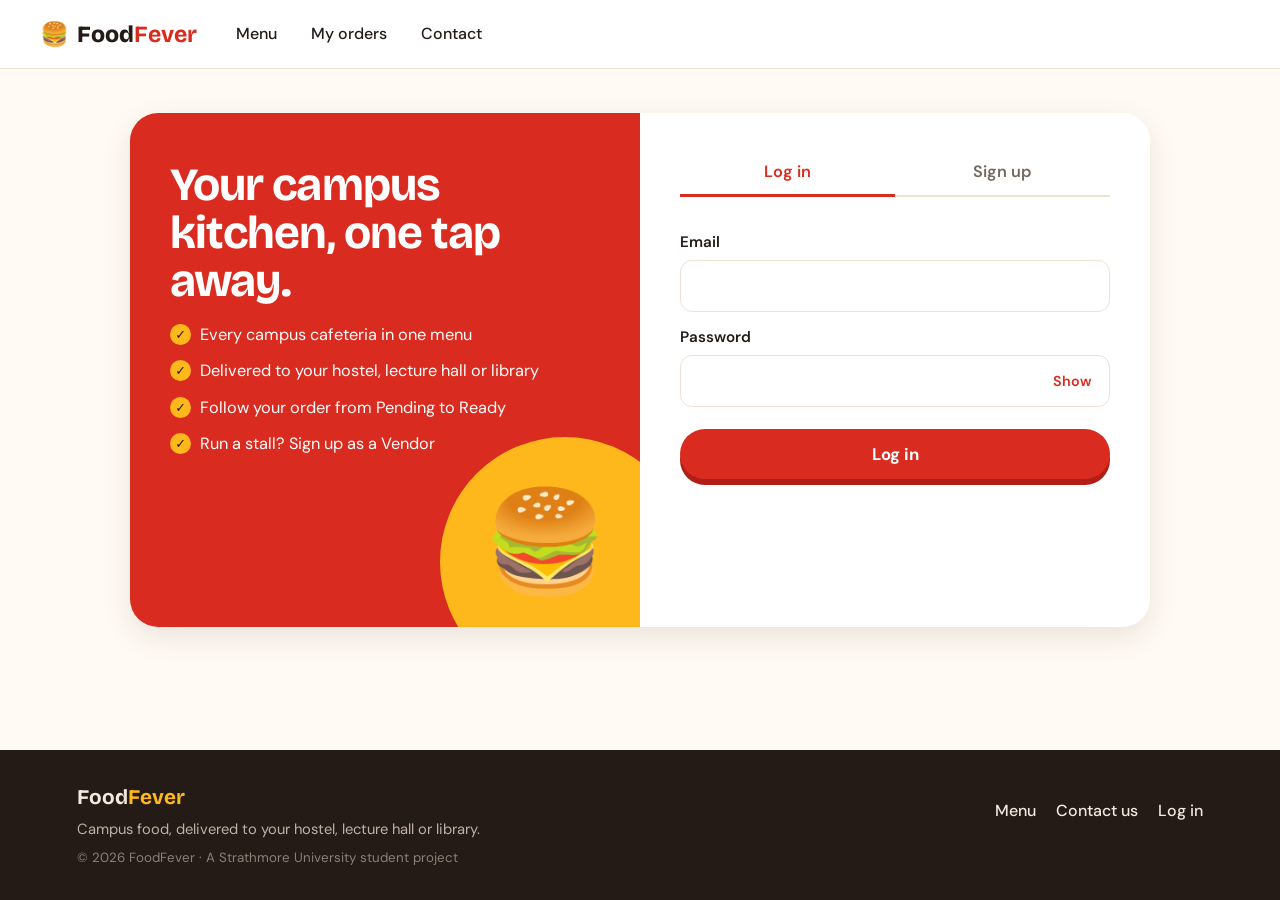
==== commit 806b7e53: "Require login before the menu page" ====
--- a/index.html
+++ b/index.html
@@ -16,6 +16,7 @@
   <link rel="stylesheet" href="css/menu-reveal.css">
   <link rel="stylesheet" href="css/vendor.css">
   <script src="js/shell.js"></script>
+  <script src="js/guard.js"></script>
 </head>
 <body>
 
